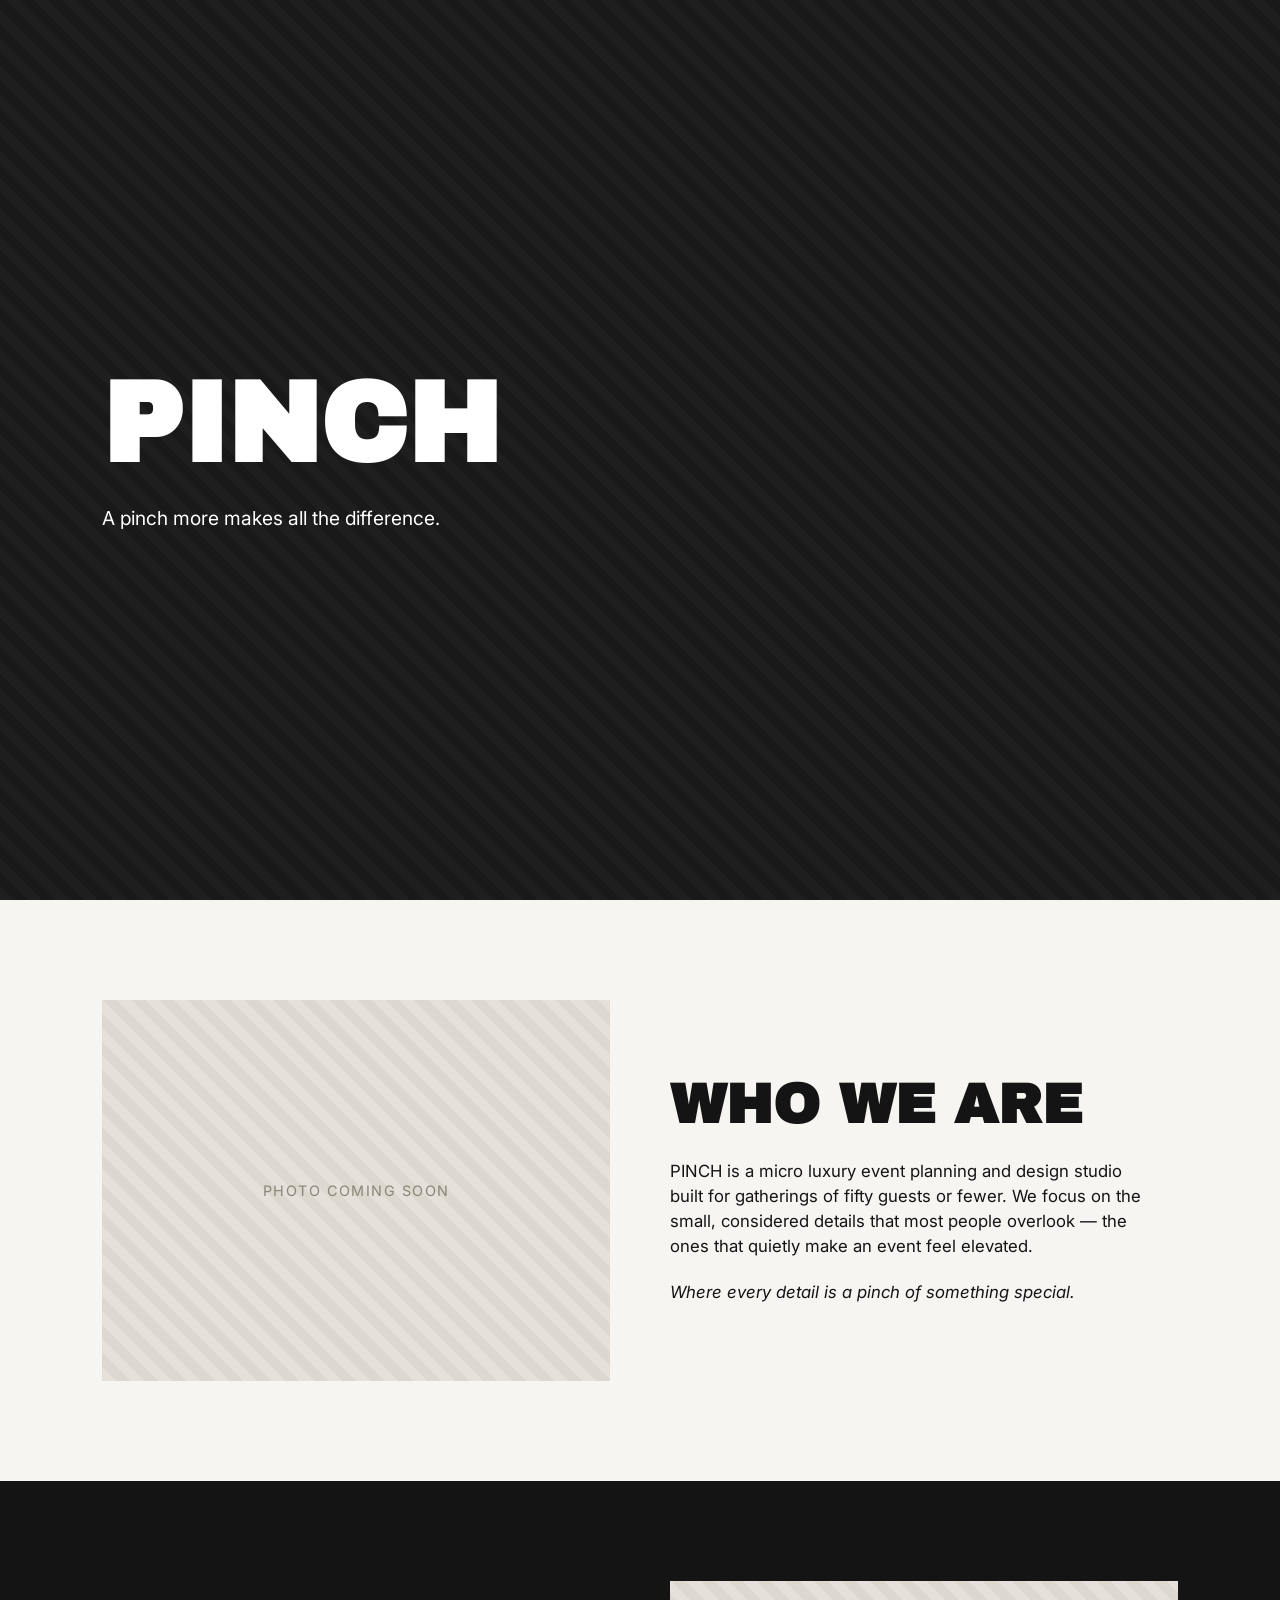
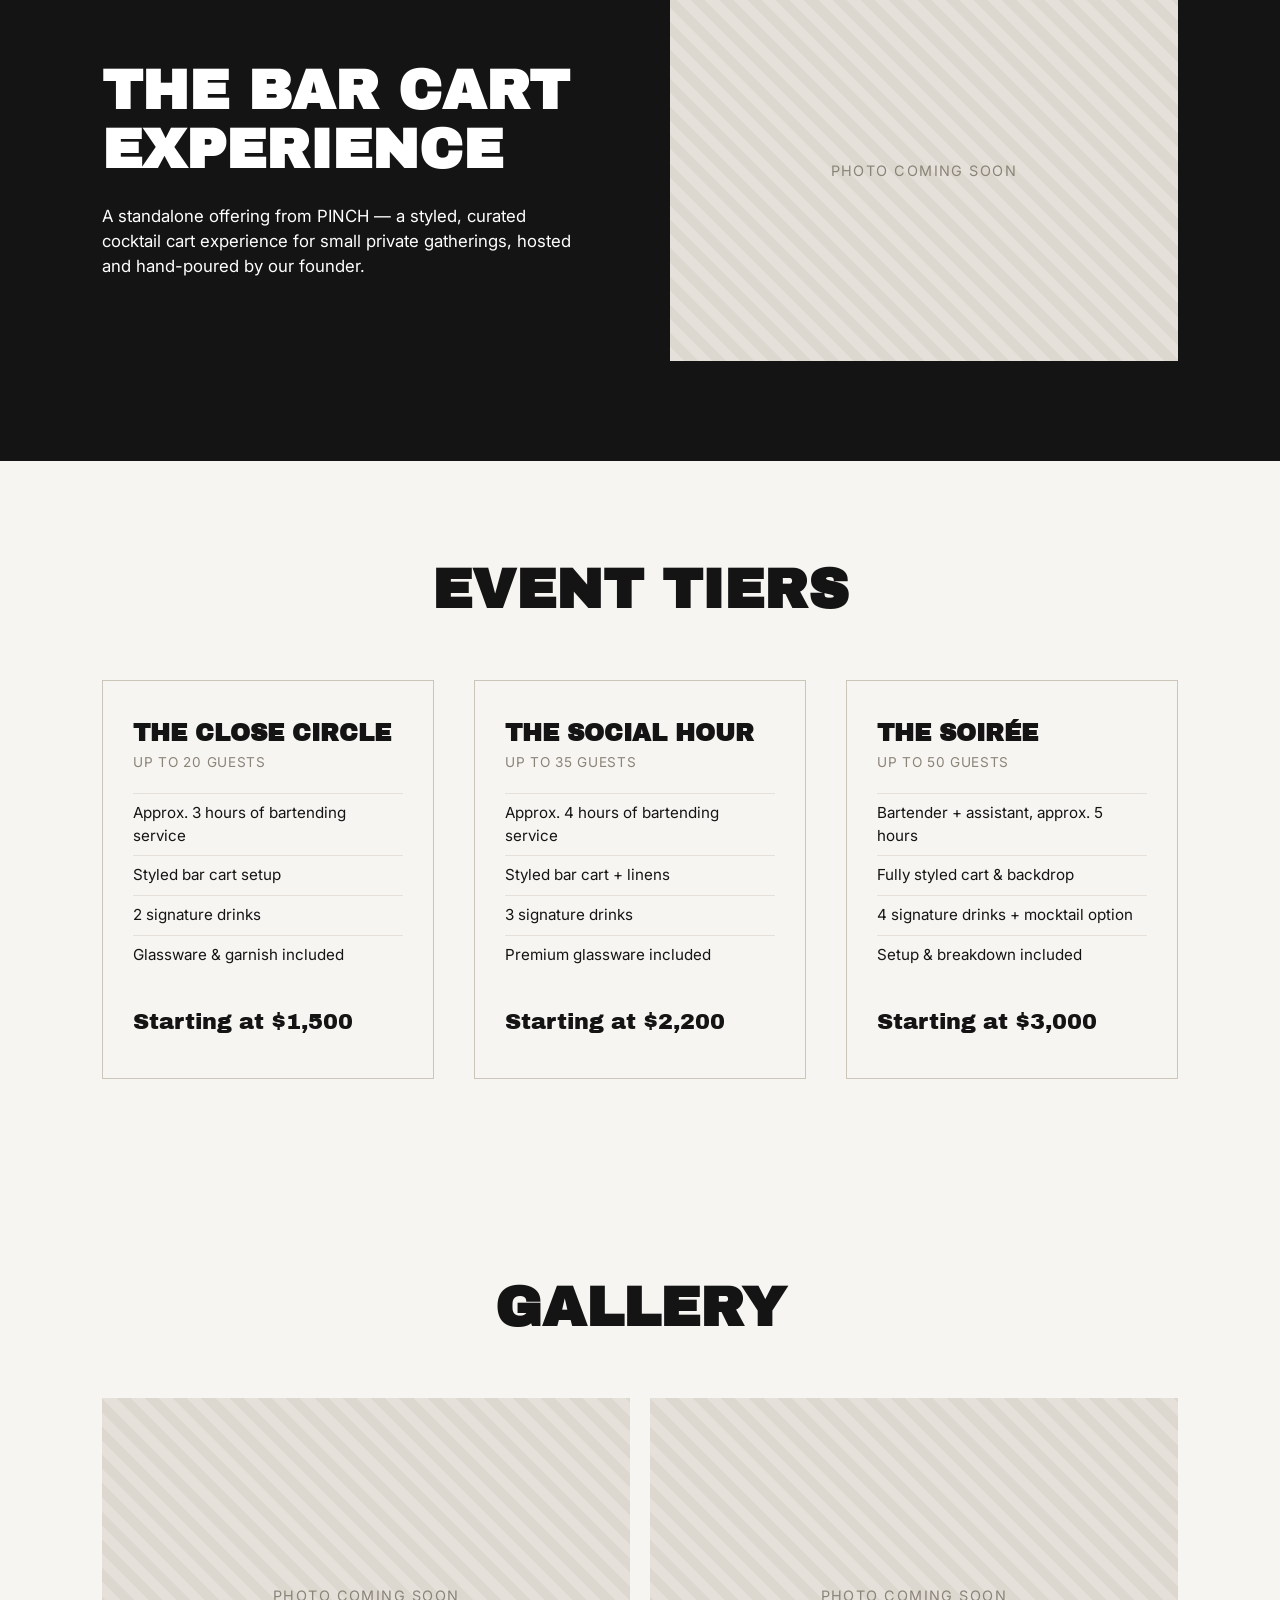
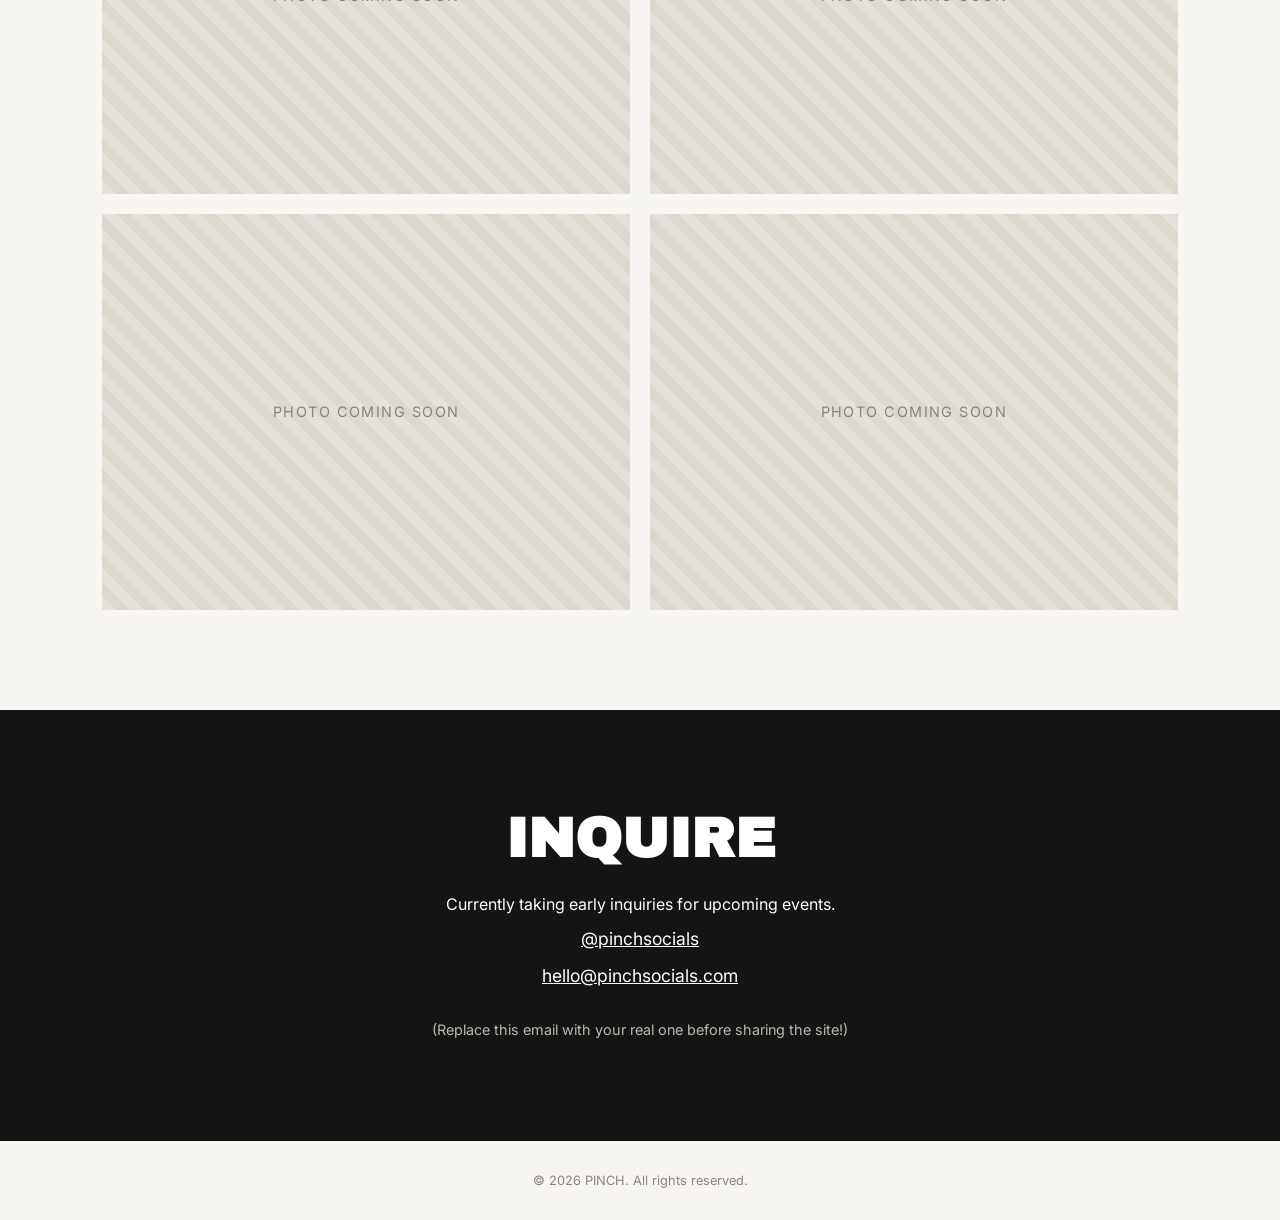
==== index.html @ e11c7e83 "Add initial HTML structure for PINCH website This is the initial commit of the index.html file, whic" ====
<!DOCTYPE html>
  <html lang="en">
  <head>
  <meta charset="UTF-8">
  <meta name="viewport" content="width=device-width, initial-scale=1.0">
  <title>PINCH | Micro Luxury Events</title>
<link rel="preconnect" href="https://fonts.googleapis.com">
<link href="https://fonts.googleapis.com/css2?family=Archivo+Black&family=Inter:wght@400;500&display=swap" rel="stylesheet">
  <style>
    :root{ --black:#141414; --cream:#f7f5f2; --tan:#8a8478; }
    *{margin:0;padding:0;box-sizing:border-box;}
  body{font-family:'Inter',sans-serif;color:var(--black);background:var(--cream);line-height:1.5;}
  h1,h2,h3{font-family:'Archivo Black',sans-serif;text-transform:uppercase;line-height:1.05;}
  .section{padding:100px 8vw;}
  .hero{height:100vh;display:flex;flex-direction:column;justify-content:center;
    background:linear-gradient(180deg, rgba(20,20,20,.55), rgba(20,20,20,.55)),
            repeating-linear-gradient(45deg,#2b2b2b,#2b2b2b 10px,#1f1f1f 10px,#1f1f1f 20px);
    color:#fff;padding:8vw;}
      .hero h1{font-size:clamp(3rem,10vw,7rem);}
  .hero p{font-size:1.2rem;margin-top:20px;max-width:500px;}
  .photo-placeholder{width:100%;aspect-ratio:4/3;
    background:repeating-linear-gradient(45deg,#e5e1da,#e5e1da 10px,#ddd8cf 10px,#ddd8cf 20px);
          display:flex;align-items:center;justify-content:center;color:var(--tan);
    font-size:.9rem;letter-spacing:.1em;text-transform:uppercase;}
  .about,.barcart{display:grid;grid-template-columns:1fr 1fr;gap:60px;align-items:center;}
  .about h2,.barcart h2,.tiers-heading,.gallery-heading,.inquire h2{font-size:clamp(2rem,5vw,3.5rem);margin-bottom:24px;}
  .about p,.barcart p{font-size:1.05rem;max-width:480px;}
  .closing-line{font-style:italic;margin-top:20px;font-size:1.1rem;}
  .barcart{background:var(--black);color:#fff;}
    .tiers-heading,.gallery-heading{text-align:center;margin-bottom:60px;}
  .tiers{display:grid;grid-template-columns:repeat(3,1fr);gap:40px;}
  .tier{border:1px solid #ccc6ba;padding:40px 30px;display:flex;flex-direction:column;}
  .tier h3{font-size:1.5rem;margin-bottom:6px;}
  .tier .guests{font-size:.85rem;letter-spacing:.05em;text-transform:uppercase;color:var(--tan);margin-bottom:20px;}
  .tier ul{list-style:none;margin-bottom:30px;flex-grow:1;}
  .tier ul li{padding:8px 0;border-top:1px solid #e5e1da;font-size:.95rem;}
  .tier .price{font-family:'Archivo Black',sans-serif;font-size:1.4rem;margin-top:auto;}
  .gallery-grid{display:grid;grid-template-columns:1fr 1fr;gap:20px;}
  .inquire{background:var(--black);color:#fff;text-align:center;}
    .inquire a{color:#fff;text-decoration:underline;}
      .inquire .contact-line{margin-top:10px;font-size:1.1rem;}
  .inquire .note{margin-top:30px;font-size:.9rem;color:#bdb8ad;}
    footer{text-align:center;padding:30px;font-size:.8rem;color:var(--tan);}
  @media (max-width:768px){
    .about,.barcart{grid-template-columns:1fr;}
    .tiers,.gallery-grid{grid-template-columns:1fr;}
}
</style>
  </head>
  <body>

  <section class="hero">
    <h1>PINCH</h1>
    <p>A pinch more makes all the difference.</p>
</section>

<section class="section about">
    <div class="photo-placeholder">Photo Coming Soon</div>
  <div>
    <h2>Who We Are</h2>
    <p>PINCH is a micro luxury event planning and design studio built for gatherings of fifty guests or fewer. We focus on the small, considered details that most people overlook — the ones that quietly make an event feel elevated.</p>
      <p class="closing-line">Where every detail is a pinch of something special.</p>
  </div>
</section>

<section class="section barcart">
  <div>
    <h2>The Bar Cart Experience</h2>
      <p>A standalone offering from PINCH — a styled, curated cocktail cart experience for small private gatherings, hosted and hand-poured by our founder.</p>
    </div>
    <div class="photo-placeholder">Photo Coming Soon</div>
</section>

<section class="section">
  <h2 class="tiers-heading">Event Tiers</h2>
  <div class="tiers">
      <div class="tier">
        <h3>The Close Circle</h3>
      <div class="guests">Up to 20 Guests</div>
        <ul>
          <li>Approx. 3 hours of bartending service</li>
          <li>Styled bar cart setup</li>
          <li>2 signature drinks</li>
          <li>Glassware &amp; garnish included</li>
      </ul>
      <div class="price">Starting at $1,500</div>
    </div>
    <div class="tier">
      <h3>The Social Hour</h3>
      <div class="guests">Up to 35 Guests</div>
        <ul>
          <li>Approx. 4 hours of bartending service</li>
          <li>Styled bar cart + linens</li>
          <li>3 signature drinks</li>
          <li>Premium glassware included</li>
      </ul>
      <div class="price">Starting at $2,200</div>
    </div>
    <div class="tier">
      <h3>The Soirée</h3>
      <div class="guests">Up to 50 Guests</div>
        <ul>
          <li>Bartender + assistant, approx. 5 hours</li>
          <li>Fully styled cart &amp; backdrop</li>
        <li>4 signature drinks + mocktail option</li>
        <li>Setup &amp; breakdown included</li>
      </ul>
      <div class="price">Starting at $3,000</div>
    </div>
  </div>
</section>

  <section class="section">
    <h2 class="gallery-heading">Gallery</h2>
    <div class="gallery-grid">
      <div class="photo-placeholder">Photo Coming Soon</div>
    <div class="photo-placeholder">Photo Coming Soon</div>
    <div class="photo-placeholder">Photo Coming Soon</div>
    <div class="photo-placeholder">Photo Coming Soon</div>
  </div>
</section>

<section class="section inquire">
  <h2>Inquire</h2>
  <p>Currently taking early inquiries for upcoming events.</p>
  <p class="contact-line"><a href="https://www.instagram.com/pinchsocials/" target="_blank">@pinchsocials</a></p>
    <p class="contact-line"><a href="mailto:hello@pinchsocials.com">hello@pinchsocials.com</a></p>
    <p class="note">(Replace this email with your real one before sharing the site!)</p>
  </section>

  <footer>© 2026 PINCH. All rights reserved.</footer>

</body>
</html>
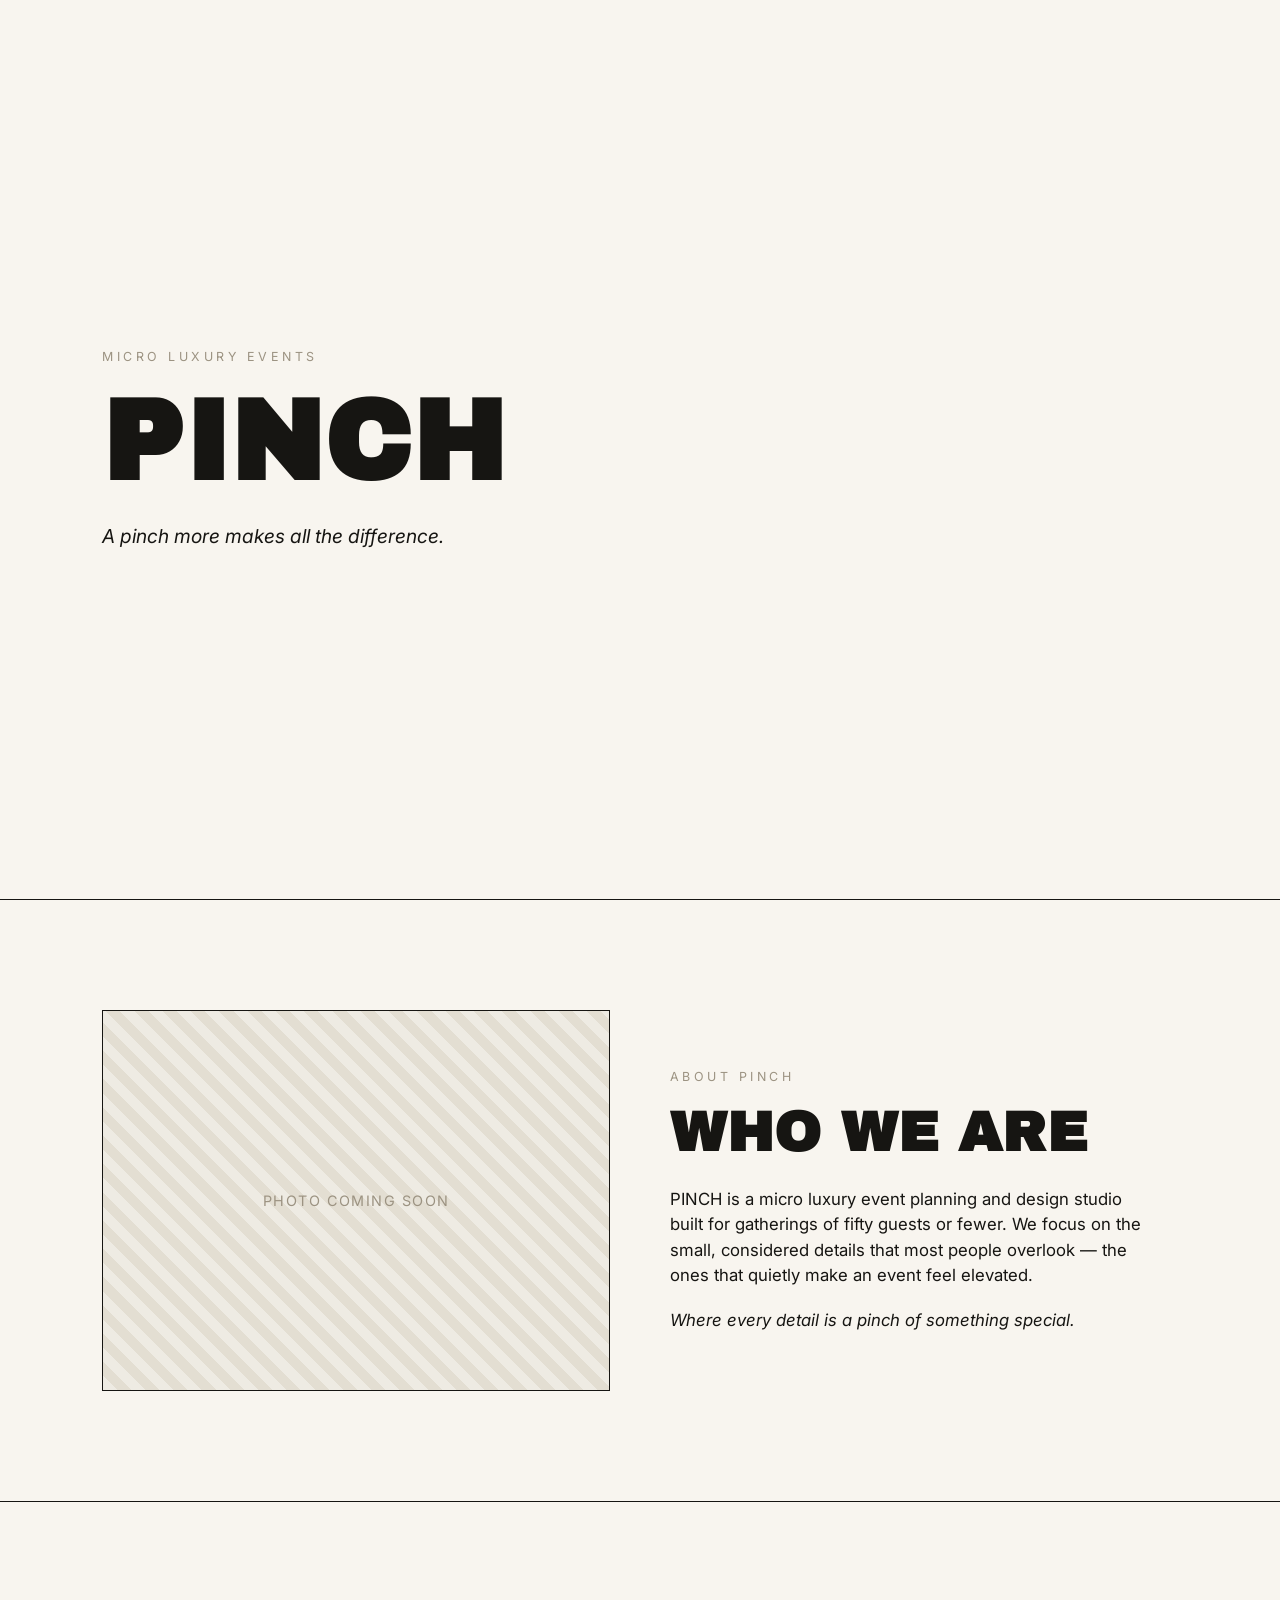
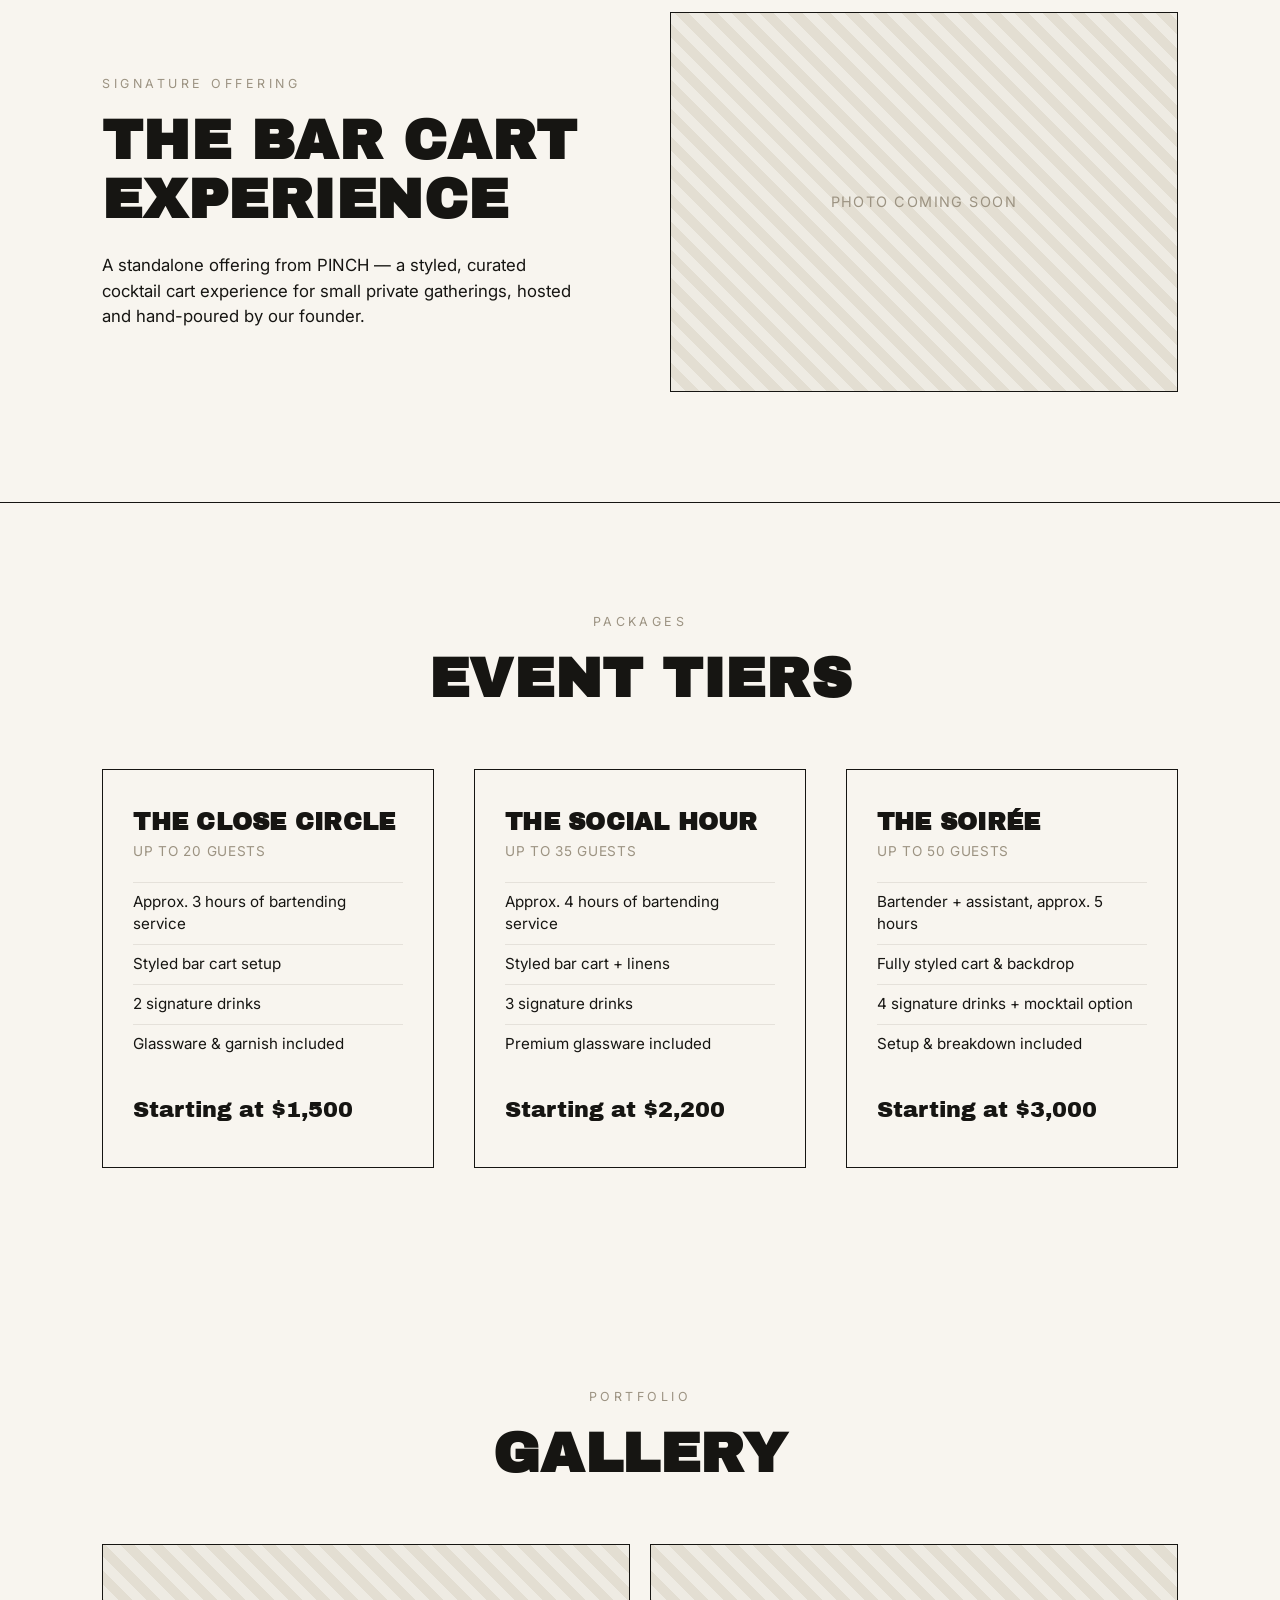
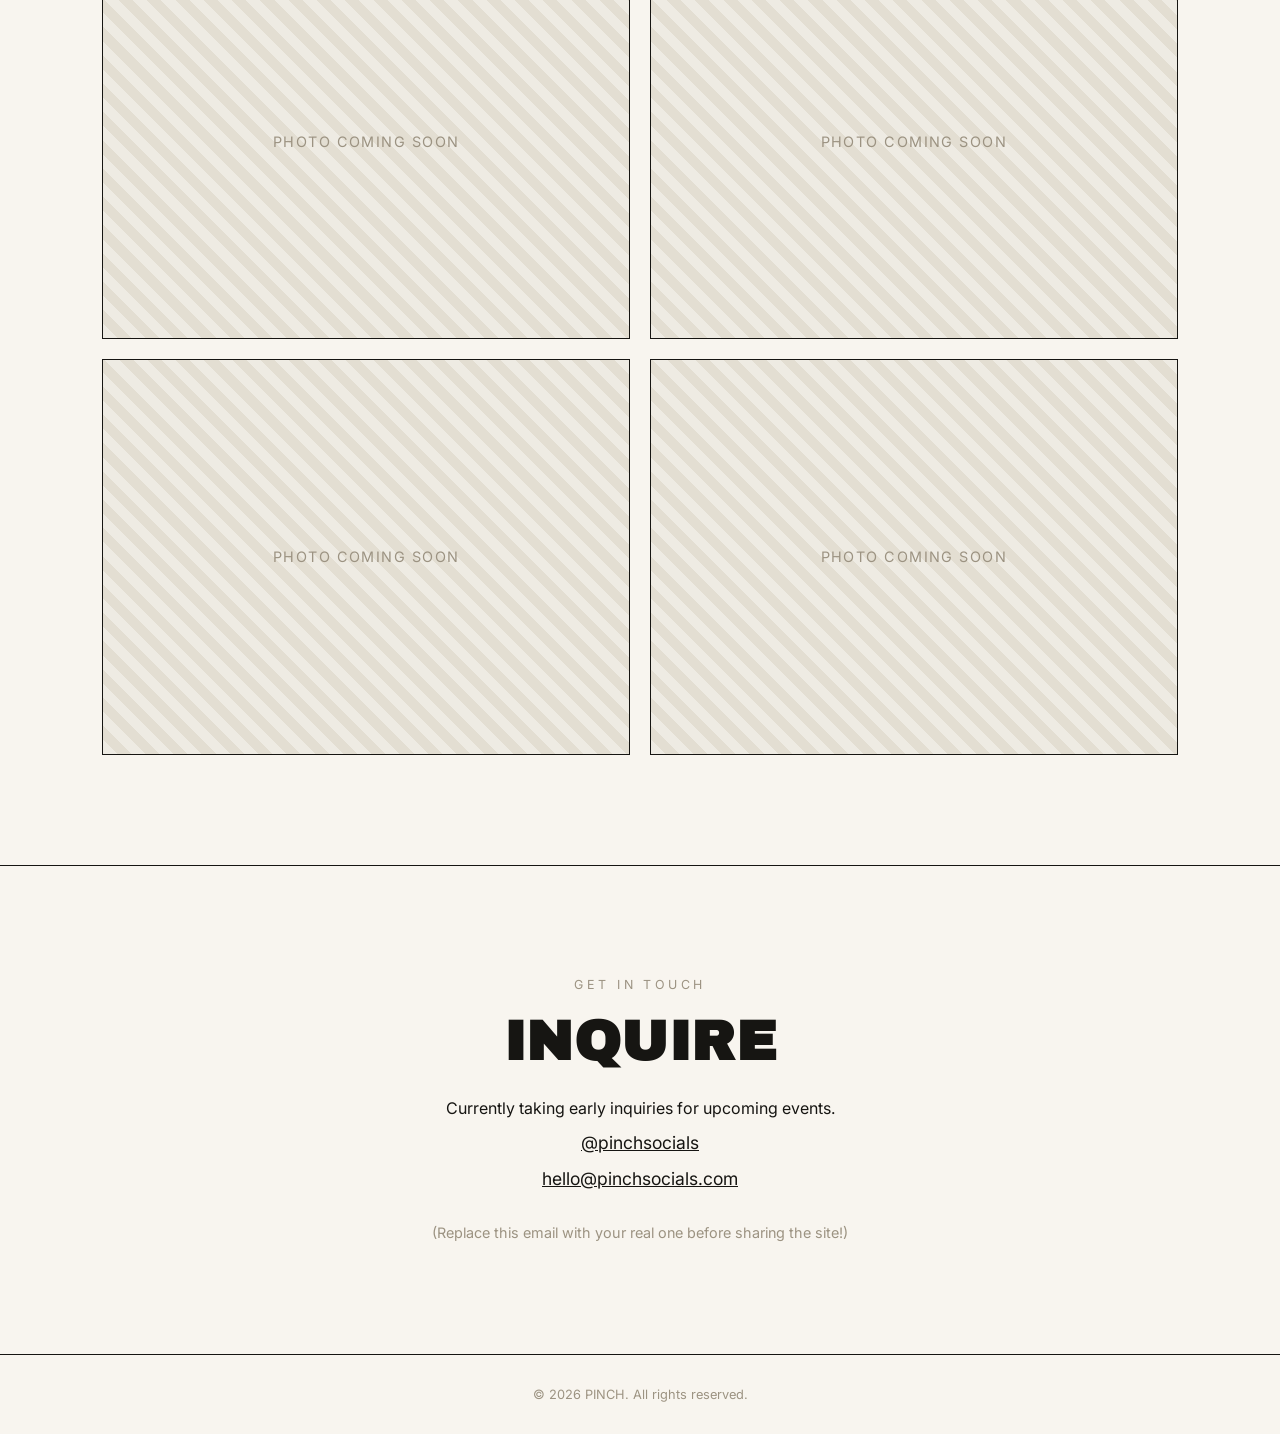
==== commit 60b699fb: "Redesign cosmetics: ivory/cream editorial luxury look" ====
--- a/index.html
+++ b/index.html
@@ -1,134 +1,140 @@
 <!DOCTYPE html>
-  <html lang="en">
-  <head>
-  <meta charset="UTF-8">
-  <meta name="viewport" content="width=device-width, initial-scale=1.0">
-  <title>PINCH | Micro Luxury Events</title>
+<html lang="en">
+<head>
+<meta charset="UTF-8">
+<meta name="viewport" content="width=device-width, initial-scale=1.0">
+<title>PINCH | Micro Luxury Events</title>
 <link rel="preconnect" href="https://fonts.googleapis.com">
 <link href="https://fonts.googleapis.com/css2?family=Archivo+Black&family=Inter:wght@400;500&display=swap" rel="stylesheet">
-  <style>
-    :root{ --black:#141414; --cream:#f7f5f2; --tan:#8a8478; }
-    *{margin:0;padding:0;box-sizing:border-box;}
-  body{font-family:'Inter',sans-serif;color:var(--black);background:var(--cream);line-height:1.5;}
-  h1,h2,h3{font-family:'Archivo Black',sans-serif;text-transform:uppercase;line-height:1.05;}
-  .section{padding:100px 8vw;}
-  .hero{height:100vh;display:flex;flex-direction:column;justify-content:center;
-    background:linear-gradient(180deg, rgba(20,20,20,.55), rgba(20,20,20,.55)),
-            repeating-linear-gradient(45deg,#2b2b2b,#2b2b2b 10px,#1f1f1f 10px,#1f1f1f 20px);
-    color:#fff;padding:8vw;}
-      .hero h1{font-size:clamp(3rem,10vw,7rem);}
-  .hero p{font-size:1.2rem;margin-top:20px;max-width:500px;}
-  .photo-placeholder{width:100%;aspect-ratio:4/3;
-    background:repeating-linear-gradient(45deg,#e5e1da,#e5e1da 10px,#ddd8cf 10px,#ddd8cf 20px);
-          display:flex;align-items:center;justify-content:center;color:var(--tan);
-    font-size:.9rem;letter-spacing:.1em;text-transform:uppercase;}
-  .about,.barcart{display:grid;grid-template-columns:1fr 1fr;gap:60px;align-items:center;}
-  .about h2,.barcart h2,.tiers-heading,.gallery-heading,.inquire h2{font-size:clamp(2rem,5vw,3.5rem);margin-bottom:24px;}
-  .about p,.barcart p{font-size:1.05rem;max-width:480px;}
-  .closing-line{font-style:italic;margin-top:20px;font-size:1.1rem;}
-  .barcart{background:var(--black);color:#fff;}
-    .tiers-heading,.gallery-heading{text-align:center;margin-bottom:60px;}
-  .tiers{display:grid;grid-template-columns:repeat(3,1fr);gap:40px;}
-  .tier{border:1px solid #ccc6ba;padding:40px 30px;display:flex;flex-direction:column;}
-  .tier h3{font-size:1.5rem;margin-bottom:6px;}
-  .tier .guests{font-size:.85rem;letter-spacing:.05em;text-transform:uppercase;color:var(--tan);margin-bottom:20px;}
-  .tier ul{list-style:none;margin-bottom:30px;flex-grow:1;}
-  .tier ul li{padding:8px 0;border-top:1px solid #e5e1da;font-size:.95rem;}
-  .tier .price{font-family:'Archivo Black',sans-serif;font-size:1.4rem;margin-top:auto;}
-  .gallery-grid{display:grid;grid-template-columns:1fr 1fr;gap:20px;}
-  .inquire{background:var(--black);color:#fff;text-align:center;}
-    .inquire a{color:#fff;text-decoration:underline;}
-      .inquire .contact-line{margin-top:10px;font-size:1.1rem;}
-  .inquire .note{margin-top:30px;font-size:.9rem;color:#bdb8ad;}
-    footer{text-align:center;padding:30px;font-size:.8rem;color:var(--tan);}
-  @media (max-width:768px){
-    .about,.barcart{grid-template-columns:1fr;}
-    .tiers,.gallery-grid{grid-template-columns:1fr;}
+<style>
+:root{ --black:#161512; --cream:#f8f5ef; --tan:#9c9382; }
+*{margin:0;padding:0;box-sizing:border-box;}
+body{font-family:'Inter',sans-serif;color:var(--black);background:var(--cream);line-height:1.5;}
+h1,h2,h3{font-family:'Archivo Black',sans-serif;text-transform:uppercase;line-height:1.05;letter-spacing:.01em;}
+.section{padding:110px 8vw;}
+.eyebrow{font-size:.78rem;letter-spacing:.28em;text-transform:uppercase;color:var(--tan);margin-bottom:18px;}
+.hero{min-height:100vh;display:flex;flex-direction:column;justify-content:center;
+background:var(--cream);color:var(--black);padding:8vw;border-bottom:1px solid var(--black);}
+.hero h1{font-size:clamp(3rem,10vw,7rem);}
+.hero p{font-size:1.2rem;margin-top:20px;max-width:500px;font-style:italic;color:var(--black);}
+.photo-placeholder{width:100%;aspect-ratio:4/3;
+background:repeating-linear-gradient(45deg,#eeebe3,#eeebe3 10px,#e3ded2 10px,#e3ded2 20px);
+display:flex;align-items:center;justify-content:center;color:var(--tan);
+font-size:.9rem;letter-spacing:.1em;text-transform:uppercase;border:1px solid var(--black);}
+.about,.barcart{display:grid;grid-template-columns:1fr 1fr;gap:60px;align-items:center;}
+.about h2,.barcart h2,.tiers-heading,.gallery-heading,.inquire h2{font-size:clamp(2rem,5vw,3.5rem);margin-bottom:24px;}
+.about p,.barcart p{font-size:1.05rem;max-width:480px;}
+.closing-line{font-style:italic;margin-top:20px;font-size:1.1rem;}
+.barcart{background:var(--cream);color:var(--black);border-top:1px solid var(--black);border-bottom:1px solid var(--black);}
+.tiers-heading,.gallery-heading{text-align:center;margin-bottom:16px;}
+.tiers-eyebrow,.gallery-eyebrow{text-align:center;}
+.tiers{display:grid;grid-template-columns:repeat(3,1fr);gap:40px;margin-top:60px;}
+.tier{border:1px solid var(--black);padding:40px 30px;display:flex;flex-direction:column;}
+.tier h3{font-size:1.5rem;margin-bottom:6px;}
+.tier .guests{font-size:.85rem;letter-spacing:.05em;text-transform:uppercase;color:var(--tan);margin-bottom:20px;}
+.tier ul{list-style:none;margin-bottom:30px;flex-grow:1;}
+.tier ul li{padding:8px 0;border-top:1px solid #e5e1da;font-size:.95rem;}
+.tier .price{font-family:'Archivo Black',sans-serif;font-size:1.4rem;margin-top:auto;}
+.gallery-grid{display:grid;grid-template-columns:1fr 1fr;gap:20px;margin-top:60px;}
+.inquire{background:var(--cream);color:var(--black);text-align:center;border-top:1px solid var(--black);}
+.inquire a{color:var(--black);text-decoration:underline;}
+.inquire .contact-line{margin-top:10px;font-size:1.1rem;}
+.inquire .note{margin-top:30px;font-size:.9rem;color:var(--tan);}
+footer{text-align:center;padding:30px;font-size:.8rem;color:var(--tan);border-top:1px solid var(--black);}
+@media (max-width:768px){
+.about,.barcart{grid-template-columns:1fr;}
+.tiers,.gallery-grid{grid-template-columns:1fr;}
 }
 </style>
-  </head>
-  <body>
+</head>
+<body>
 
-  <section class="hero">
-    <h1>PINCH</h1>
-    <p>A pinch more makes all the difference.</p>
+<section class="hero">
+<div class="eyebrow">Micro Luxury Events</div>
+<h1>PINCH</h1>
+<p>A pinch more makes all the difference.</p>
 </section>
 
 <section class="section about">
-    <div class="photo-placeholder">Photo Coming Soon</div>
-  <div>
-    <h2>Who We Are</h2>
-    <p>PINCH is a micro luxury event planning and design studio built for gatherings of fifty guests or fewer. We focus on the small, considered details that most people overlook — the ones that quietly make an event feel elevated.</p>
-      <p class="closing-line">Where every detail is a pinch of something special.</p>
-  </div>
+<div class="photo-placeholder">Photo Coming Soon</div>
+<div>
+<div class="eyebrow">About Pinch</div>
+<h2>Who We Are</h2>
+<p>PINCH is a micro luxury event planning and design studio built for gatherings of fifty guests or fewer. We focus on the small, considered details that most people overlook — the ones that quietly make an event feel elevated.</p>
+<p class="closing-line">Where every detail is a pinch of something special.</p>
+</div>
 </section>
 
 <section class="section barcart">
-  <div>
-    <h2>The Bar Cart Experience</h2>
-      <p>A standalone offering from PINCH — a styled, curated cocktail cart experience for small private gatherings, hosted and hand-poured by our founder.</p>
-    </div>
-    <div class="photo-placeholder">Photo Coming Soon</div>
+<div>
+<div class="eyebrow">Signature Offering</div>
+<h2>The Bar Cart Experience</h2>
+<p>A standalone offering from PINCH — a styled, curated cocktail cart experience for small private gatherings, hosted and hand-poured by our founder.</p>
+</div>
+<div class="photo-placeholder">Photo Coming Soon</div>
 </section>
 
 <section class="section">
-  <h2 class="tiers-heading">Event Tiers</h2>
-  <div class="tiers">
-      <div class="tier">
-        <h3>The Close Circle</h3>
-      <div class="guests">Up to 20 Guests</div>
-        <ul>
-          <li>Approx. 3 hours of bartending service</li>
-          <li>Styled bar cart setup</li>
-          <li>2 signature drinks</li>
-          <li>Glassware &amp; garnish included</li>
-      </ul>
-      <div class="price">Starting at $1,500</div>
-    </div>
-    <div class="tier">
-      <h3>The Social Hour</h3>
-      <div class="guests">Up to 35 Guests</div>
-        <ul>
-          <li>Approx. 4 hours of bartending service</li>
-          <li>Styled bar cart + linens</li>
-          <li>3 signature drinks</li>
-          <li>Premium glassware included</li>
-      </ul>
-      <div class="price">Starting at $2,200</div>
-    </div>
-    <div class="tier">
-      <h3>The Soirée</h3>
-      <div class="guests">Up to 50 Guests</div>
-        <ul>
-          <li>Bartender + assistant, approx. 5 hours</li>
-          <li>Fully styled cart &amp; backdrop</li>
-        <li>4 signature drinks + mocktail option</li>
-        <li>Setup &amp; breakdown included</li>
-      </ul>
-      <div class="price">Starting at $3,000</div>
-    </div>
-  </div>
+<div class="eyebrow tiers-eyebrow">Packages</div>
+<h2 class="tiers-heading">Event Tiers</h2>
+<div class="tiers">
+<div class="tier">
+<h3>The Close Circle</h3>
+<div class="guests">Up to 20 Guests</div>
+<ul>
+<li>Approx. 3 hours of bartending service</li>
+<li>Styled bar cart setup</li>
+<li>2 signature drinks</li>
+<li>Glassware &amp; garnish included</li>
+</ul>
+<div class="price">Starting at $1,500</div>
+</div>
+<div class="tier">
+<h3>The Social Hour</h3>
+<div class="guests">Up to 35 Guests</div>
+<ul>
+<li>Approx. 4 hours of bartending service</li>
+<li>Styled bar cart + linens</li>
+<li>3 signature drinks</li>
+<li>Premium glassware included</li>
+</ul>
+<div class="price">Starting at $2,200</div>
+</div>
+<div class="tier">
+<h3>The Soirée</h3>
+<div class="guests">Up to 50 Guests</div>
+<ul>
+<li>Bartender + assistant, approx. 5 hours</li>
+<li>Fully styled cart &amp; backdrop</li>
+<li>4 signature drinks + mocktail option</li>
+<li>Setup &amp; breakdown included</li>
+</ul>
+<div class="price">Starting at $3,000</div>
+</div>
+</div>
 </section>
 
-  <section class="section">
-    <h2 class="gallery-heading">Gallery</h2>
-    <div class="gallery-grid">
-      <div class="photo-placeholder">Photo Coming Soon</div>
-    <div class="photo-placeholder">Photo Coming Soon</div>
-    <div class="photo-placeholder">Photo Coming Soon</div>
-    <div class="photo-placeholder">Photo Coming Soon</div>
-  </div>
+<section class="section">
+<div class="eyebrow gallery-eyebrow">Portfolio</div>
+<h2 class="gallery-heading">Gallery</h2>
+<div class="gallery-grid">
+<div class="photo-placeholder">Photo Coming Soon</div>
+<div class="photo-placeholder">Photo Coming Soon</div>
+<div class="photo-placeholder">Photo Coming Soon</div>
+<div class="photo-placeholder">Photo Coming Soon</div>
+</div>
 </section>
 
 <section class="section inquire">
-  <h2>Inquire</h2>
-  <p>Currently taking early inquiries for upcoming events.</p>
-  <p class="contact-line"><a href="https://www.instagram.com/pinchsocials/" target="_blank">@pinchsocials</a></p>
-    <p class="contact-line"><a href="mailto:hello@pinchsocials.com">hello@pinchsocials.com</a></p>
-    <p class="note">(Replace this email with your real one before sharing the site!)</p>
-  </section>
+<div class="eyebrow">Get In Touch</div>
+<h2>Inquire</h2>
+<p>Currently taking early inquiries for upcoming events.</p>
+<p class="contact-line"><a href="https://www.instagram.com/pinchsocials/" target="_blank">@pinchsocials</a></p>
+<p class="contact-line"><a href="mailto:hello@pinchsocials.com">hello@pinchsocials.com</a></p>
+<p class="note">(Replace this email with your real one before sharing the site!)</p>
+</section>
 
-  <footer>© 2026 PINCH. All rights reserved.</footer>
+<footer>© 2026 PINCH. All rights reserved.</footer>
 
 </body>
 </html>
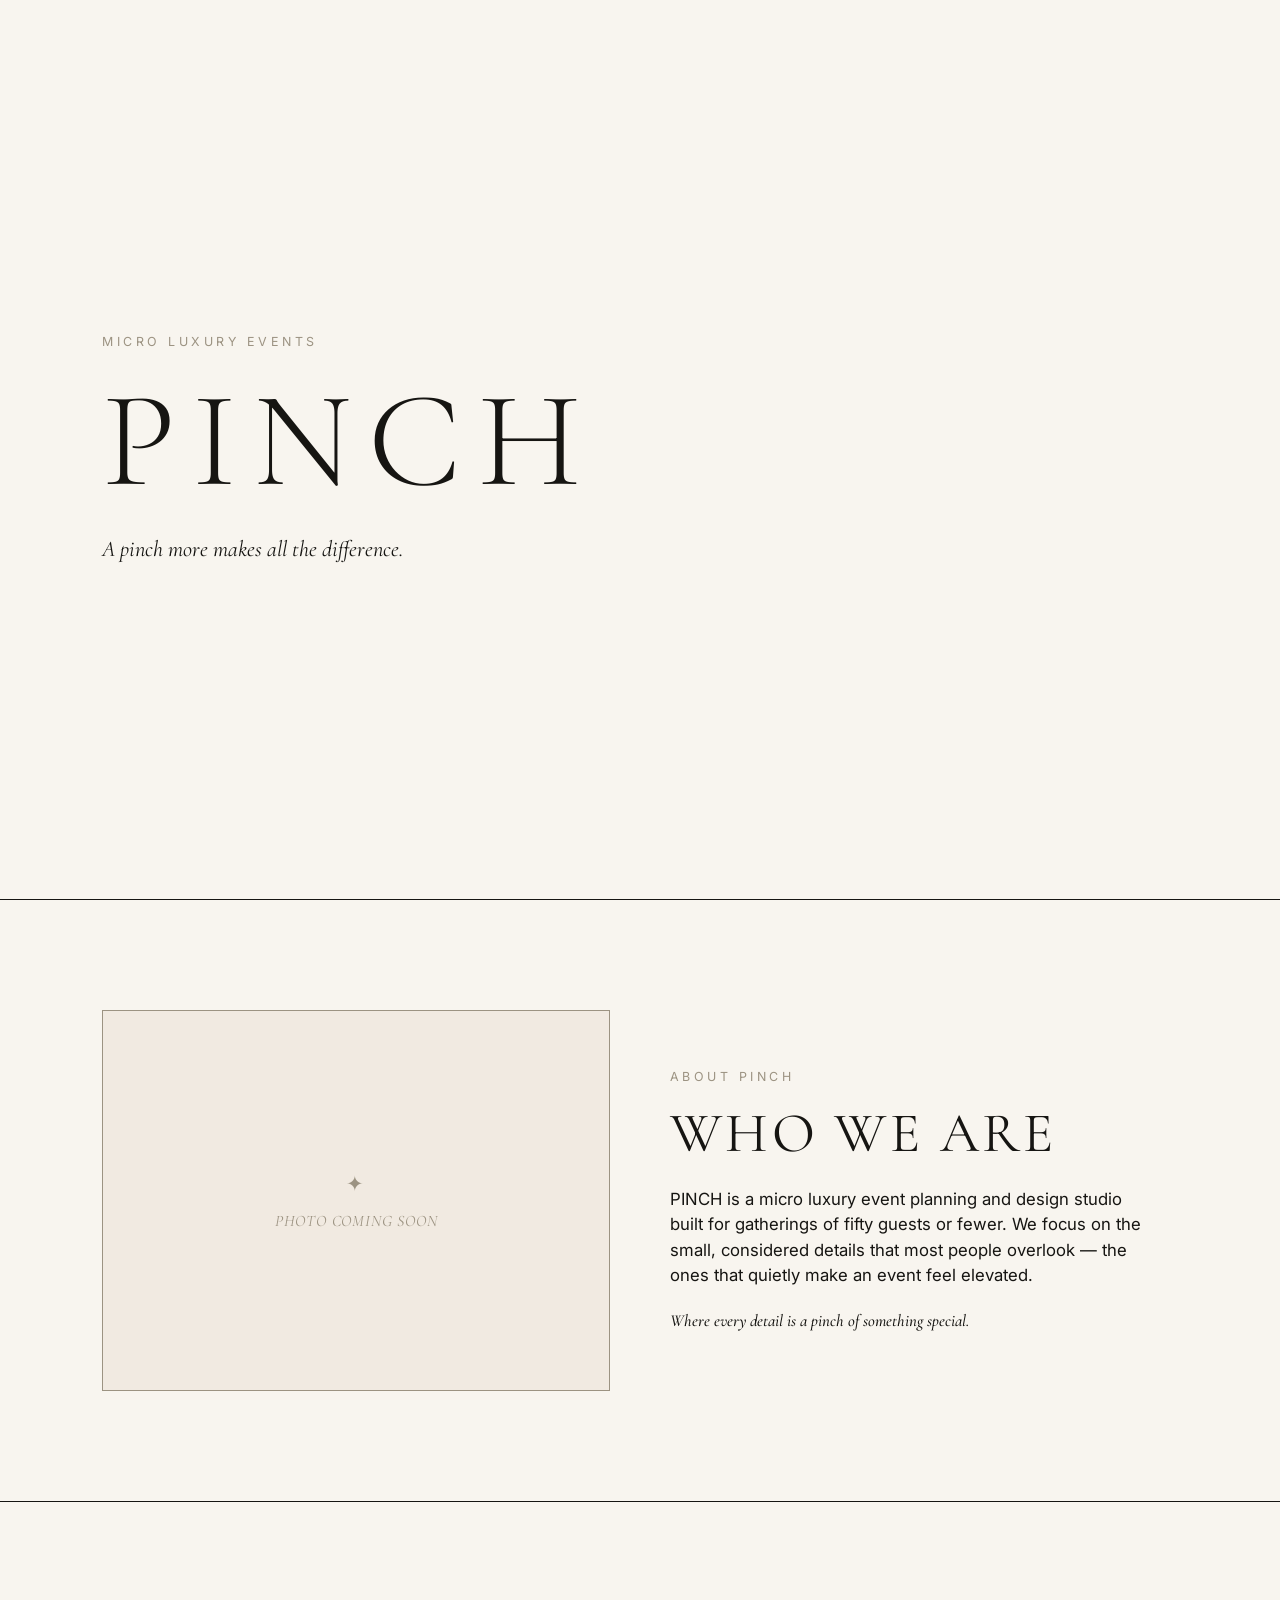
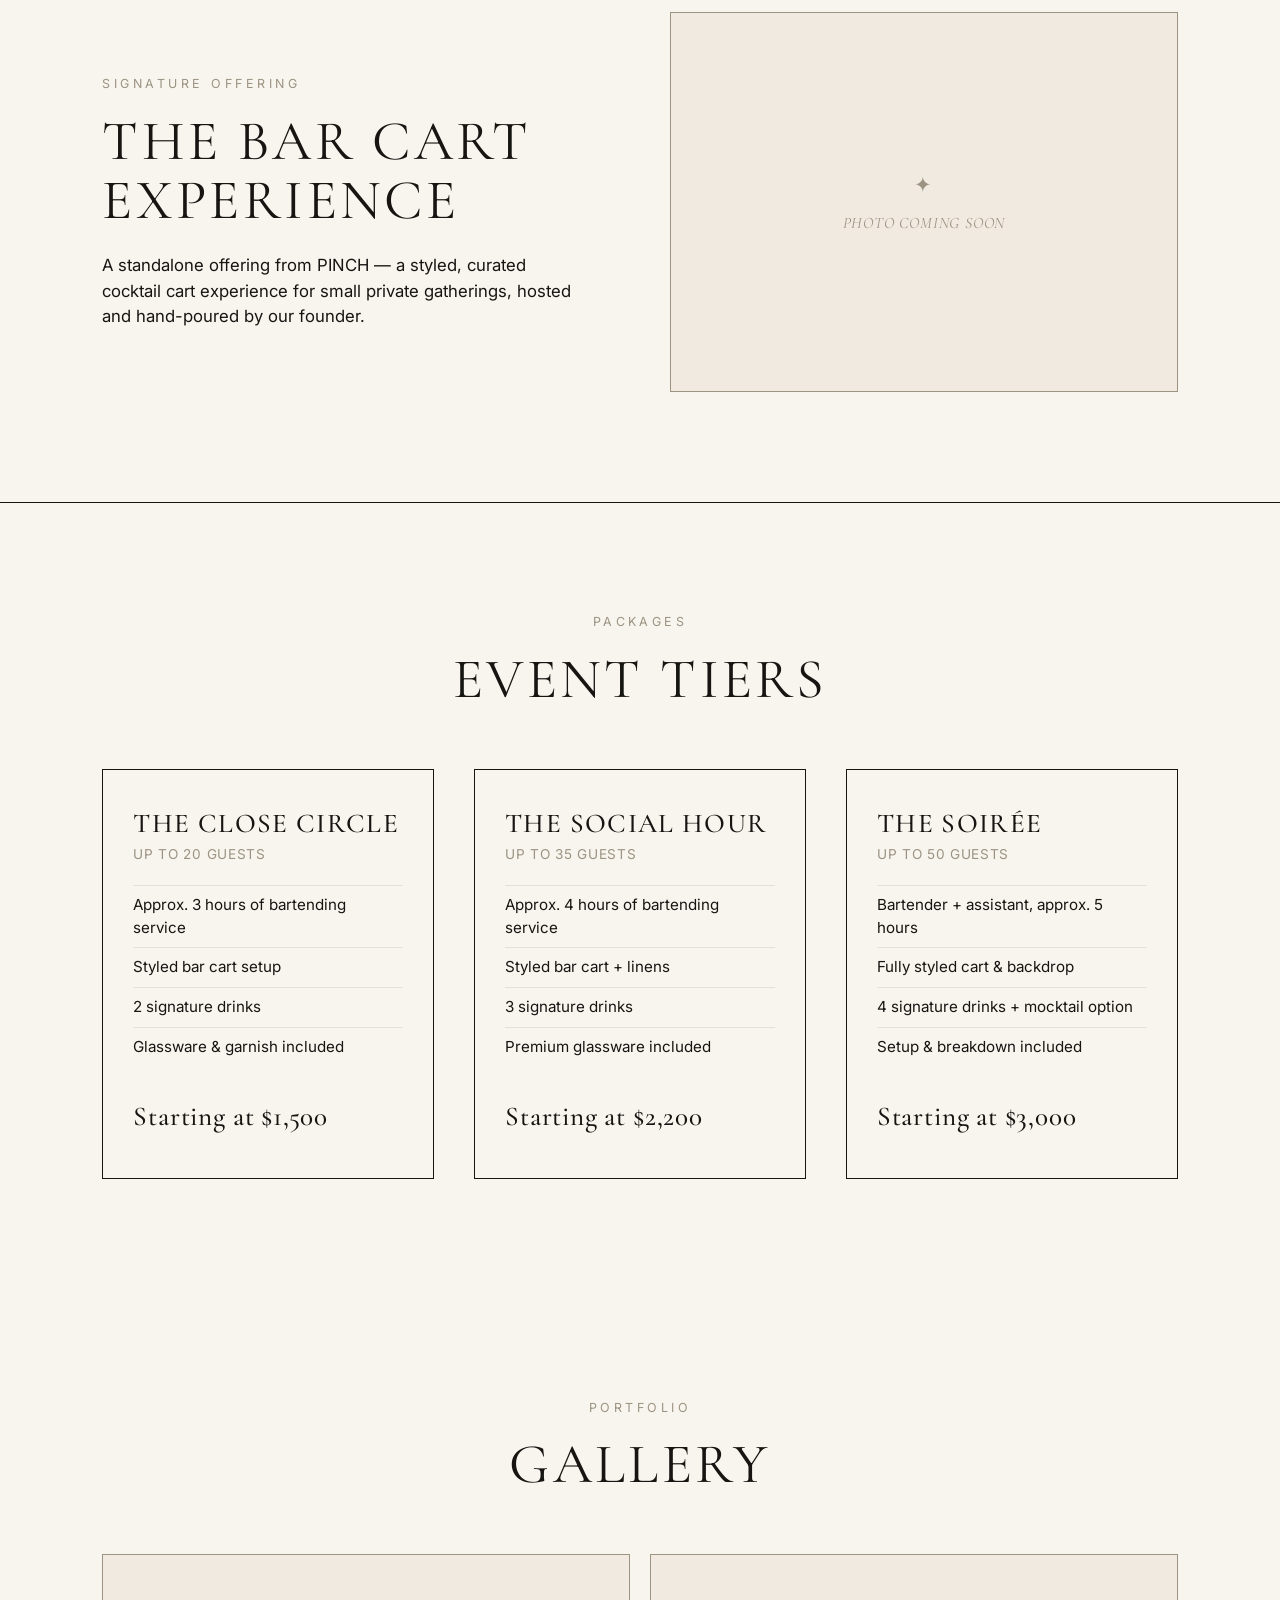
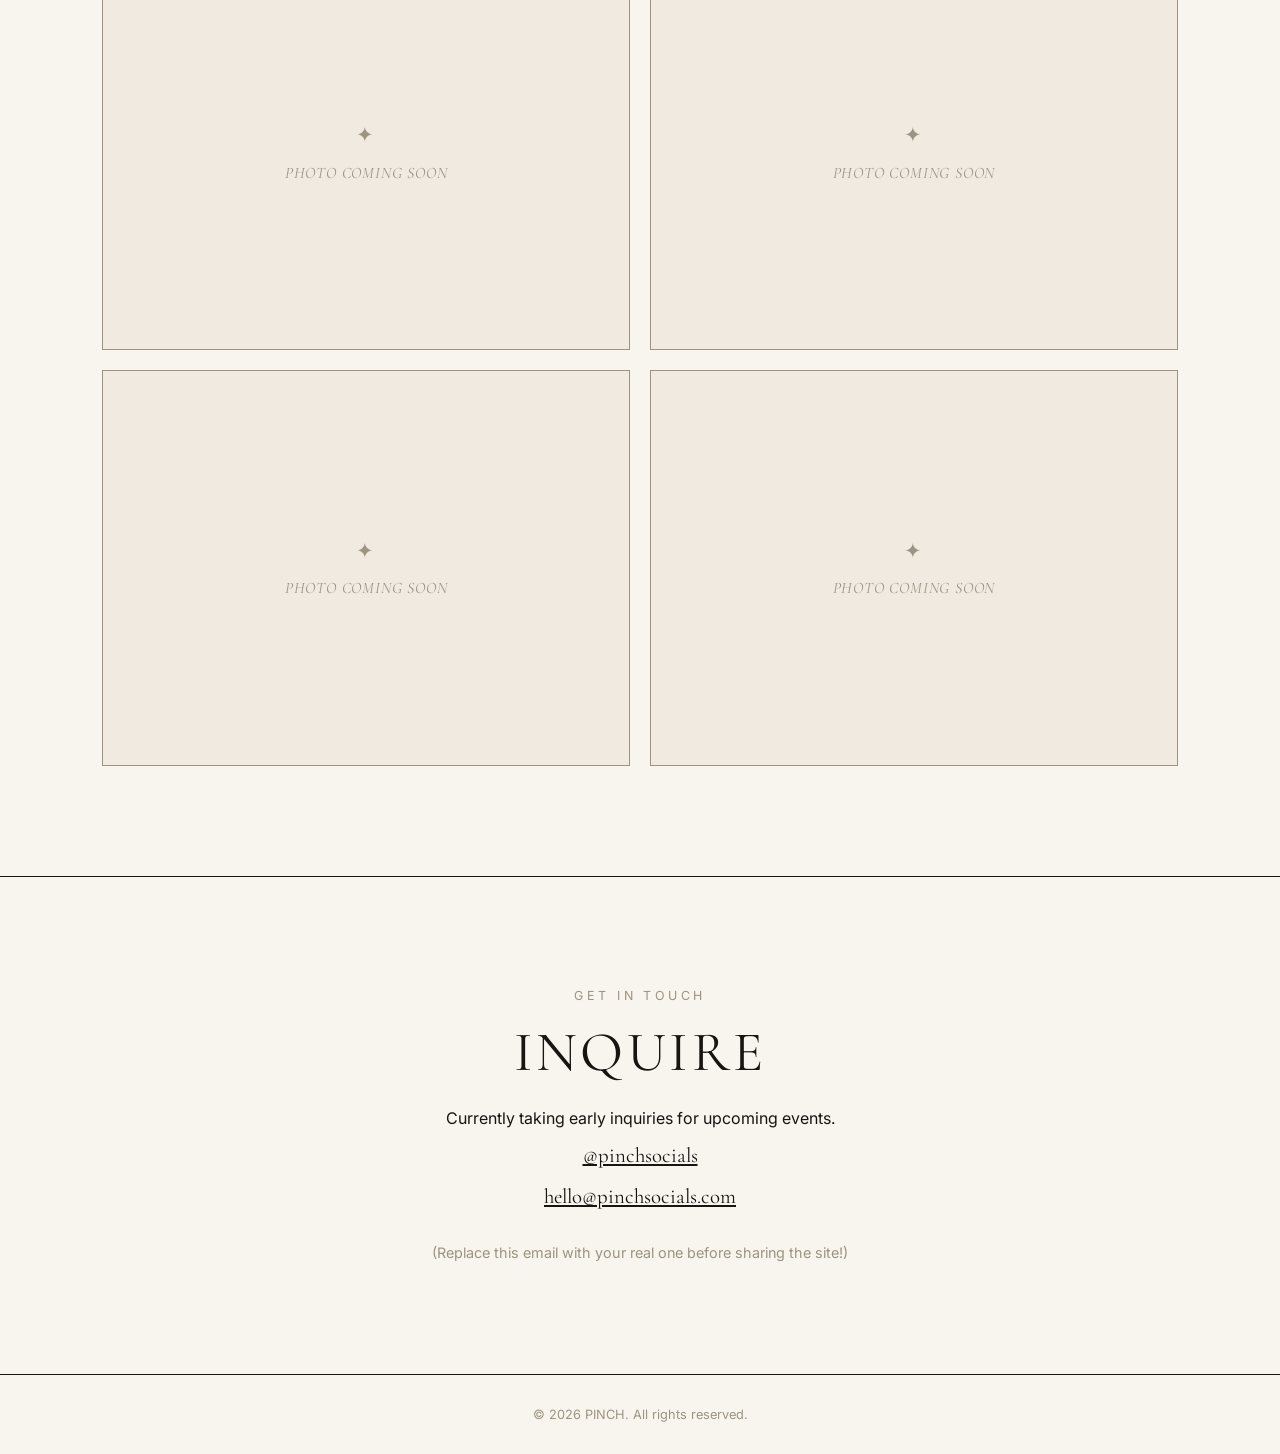
==== commit ade92b96: "Update styles and photo placeholders in index.html" ====
--- a/index.html
+++ b/index.html
@@ -5,40 +5,41 @@
 <meta name="viewport" content="width=device-width, initial-scale=1.0">
 <title>PINCH | Micro Luxury Events</title>
 <link rel="preconnect" href="https://fonts.googleapis.com">
-<link href="https://fonts.googleapis.com/css2?family=Archivo+Black&family=Inter:wght@400;500&display=swap" rel="stylesheet">
+<link href="https://fonts.googleapis.com/css2?family=Cormorant+Garamond:ital,wght@0,300;0,400;0,500;0,600;1,400&family=Inter:wght@400;500&display=swap" rel="stylesheet">
 <style>
-:root{ --black:#161512; --cream:#f8f5ef; --tan:#9c9382; }
+:root{ --black:#161512; --cream:#f8f5ef; --tan:#9c9382; --blush:#f1eae1; }
 *{margin:0;padding:0;box-sizing:border-box;}
 body{font-family:'Inter',sans-serif;color:var(--black);background:var(--cream);line-height:1.5;}
-h1,h2,h3{font-family:'Archivo Black',sans-serif;text-transform:uppercase;line-height:1.05;letter-spacing:.01em;}
+h1,h2,h3{font-family:'Cormorant Garamond',serif;text-transform:uppercase;line-height:1.05;letter-spacing:.05em;font-weight:400;}
 .section{padding:110px 8vw;}
 .eyebrow{font-size:.78rem;letter-spacing:.28em;text-transform:uppercase;color:var(--tan);margin-bottom:18px;}
 .hero{min-height:100vh;display:flex;flex-direction:column;justify-content:center;
 background:var(--cream);color:var(--black);padding:8vw;border-bottom:1px solid var(--black);}
-.hero h1{font-size:clamp(3rem,10vw,7rem);}
-.hero p{font-size:1.2rem;margin-top:20px;max-width:500px;font-style:italic;color:var(--black);}
-.photo-placeholder{width:100%;aspect-ratio:4/3;
-background:repeating-linear-gradient(45deg,#eeebe3,#eeebe3 10px,#e3ded2 10px,#e3ded2 20px);
-display:flex;align-items:center;justify-content:center;color:var(--tan);
-font-size:.9rem;letter-spacing:.1em;text-transform:uppercase;border:1px solid var(--black);}
+.hero h1{font-size:clamp(3.5rem,12vw,8.5rem);font-weight:300;letter-spacing:.12em;}
+.hero p{font-family:'Cormorant Garamond',serif;font-size:1.4rem;margin-top:20px;max-width:500px;font-style:italic;font-weight:400;color:var(--black);}
+.photo-placeholder{width:100%;aspect-ratio:4/3;background:var(--blush);
+display:flex;flex-direction:column;align-items:center;justify-content:center;gap:10px;
+color:var(--tan);border:1px solid var(--tan);}
+.photo-placeholder .mark{font-size:1.3rem;letter-spacing:.1em;}
+.photo-placeholder .label{font-family:'Cormorant Garamond',serif;font-style:italic;font-size:1rem;letter-spacing:.05em;text-transform:uppercase;}
 .about,.barcart{display:grid;grid-template-columns:1fr 1fr;gap:60px;align-items:center;}
-.about h2,.barcart h2,.tiers-heading,.gallery-heading,.inquire h2{font-size:clamp(2rem,5vw,3.5rem);margin-bottom:24px;}
+.about h2,.barcart h2,.tiers-heading,.gallery-heading,.inquire h2{font-size:clamp(2rem,5vw,3.5rem);margin-bottom:24px;font-weight:400;letter-spacing:.06em;}
 .about p,.barcart p{font-size:1.05rem;max-width:480px;}
-.closing-line{font-style:italic;margin-top:20px;font-size:1.1rem;}
+.closing-line{font-family:'Cormorant Garamond',serif;font-style:italic;font-weight:500;margin-top:20px;font-size:1.3rem;}
 .barcart{background:var(--cream);color:var(--black);border-top:1px solid var(--black);border-bottom:1px solid var(--black);}
 .tiers-heading,.gallery-heading{text-align:center;margin-bottom:16px;}
 .tiers-eyebrow,.gallery-eyebrow{text-align:center;}
 .tiers{display:grid;grid-template-columns:repeat(3,1fr);gap:40px;margin-top:60px;}
 .tier{border:1px solid var(--black);padding:40px 30px;display:flex;flex-direction:column;}
-.tier h3{font-size:1.5rem;margin-bottom:6px;}
-.tier .guests{font-size:.85rem;letter-spacing:.05em;text-transform:uppercase;color:var(--tan);margin-bottom:20px;}
+.tier h3{font-size:1.7rem;margin-bottom:6px;font-weight:500;}
+.tier .guests{font-size:.85rem;letter-spacing:.05em;text-transform:uppercase;color:var(--tan);margin-bottom:20px;font-family:'Inter',sans-serif;}
 .tier ul{list-style:none;margin-bottom:30px;flex-grow:1;}
 .tier ul li{padding:8px 0;border-top:1px solid #e5e1da;font-size:.95rem;}
-.tier .price{font-family:'Archivo Black',sans-serif;font-size:1.4rem;margin-top:auto;}
+.tier .price{font-family:'Cormorant Garamond',serif;font-weight:500;font-size:1.7rem;margin-top:auto;letter-spacing:.03em;}
 .gallery-grid{display:grid;grid-template-columns:1fr 1fr;gap:20px;margin-top:60px;}
 .inquire{background:var(--cream);color:var(--black);text-align:center;border-top:1px solid var(--black);}
 .inquire a{color:var(--black);text-decoration:underline;}
-.inquire .contact-line{margin-top:10px;font-size:1.1rem;}
+.inquire .contact-line{font-family:'Cormorant Garamond',serif;margin-top:10px;font-size:1.3rem;}
 .inquire .note{margin-top:30px;font-size:.9rem;color:var(--tan);}
 footer{text-align:center;padding:30px;font-size:.8rem;color:var(--tan);border-top:1px solid var(--black);}
 @media (max-width:768px){
@@ -56,7 +57,7 @@
 </section>
 
 <section class="section about">
-<div class="photo-placeholder">Photo Coming Soon</div>
+<div class="photo-placeholder"><span class="mark">&#10022;</span><span class="label">Photo Coming Soon</span></div>
 <div>
 <div class="eyebrow">About Pinch</div>
 <h2>Who We Are</h2>
@@ -71,7 +72,7 @@
 <h2>The Bar Cart Experience</h2>
 <p>A standalone offering from PINCH — a styled, curated cocktail cart experience for small private gatherings, hosted and hand-poured by our founder.</p>
 </div>
-<div class="photo-placeholder">Photo Coming Soon</div>
+<div class="photo-placeholder"><span class="mark">&#10022;</span><span class="label">Photo Coming Soon</span></div>
 </section>
 
 <section class="section">
@@ -118,10 +119,10 @@
 <div class="eyebrow gallery-eyebrow">Portfolio</div>
 <h2 class="gallery-heading">Gallery</h2>
 <div class="gallery-grid">
-<div class="photo-placeholder">Photo Coming Soon</div>
-<div class="photo-placeholder">Photo Coming Soon</div>
-<div class="photo-placeholder">Photo Coming Soon</div>
-<div class="photo-placeholder">Photo Coming Soon</div>
+<div class="photo-placeholder"><span class="mark">&#10022;</span><span class="label">Photo Coming Soon</span></div>
+<div class="photo-placeholder"><span class="mark">&#10022;</span><span class="label">Photo Coming Soon</span></div>
+<div class="photo-placeholder"><span class="mark">&#10022;</span><span class="label">Photo Coming Soon</span></div>
+<div class="photo-placeholder"><span class="mark">&#10022;</span><span class="label">Photo Coming Soon</span></div>
 </div>
 </section>
 
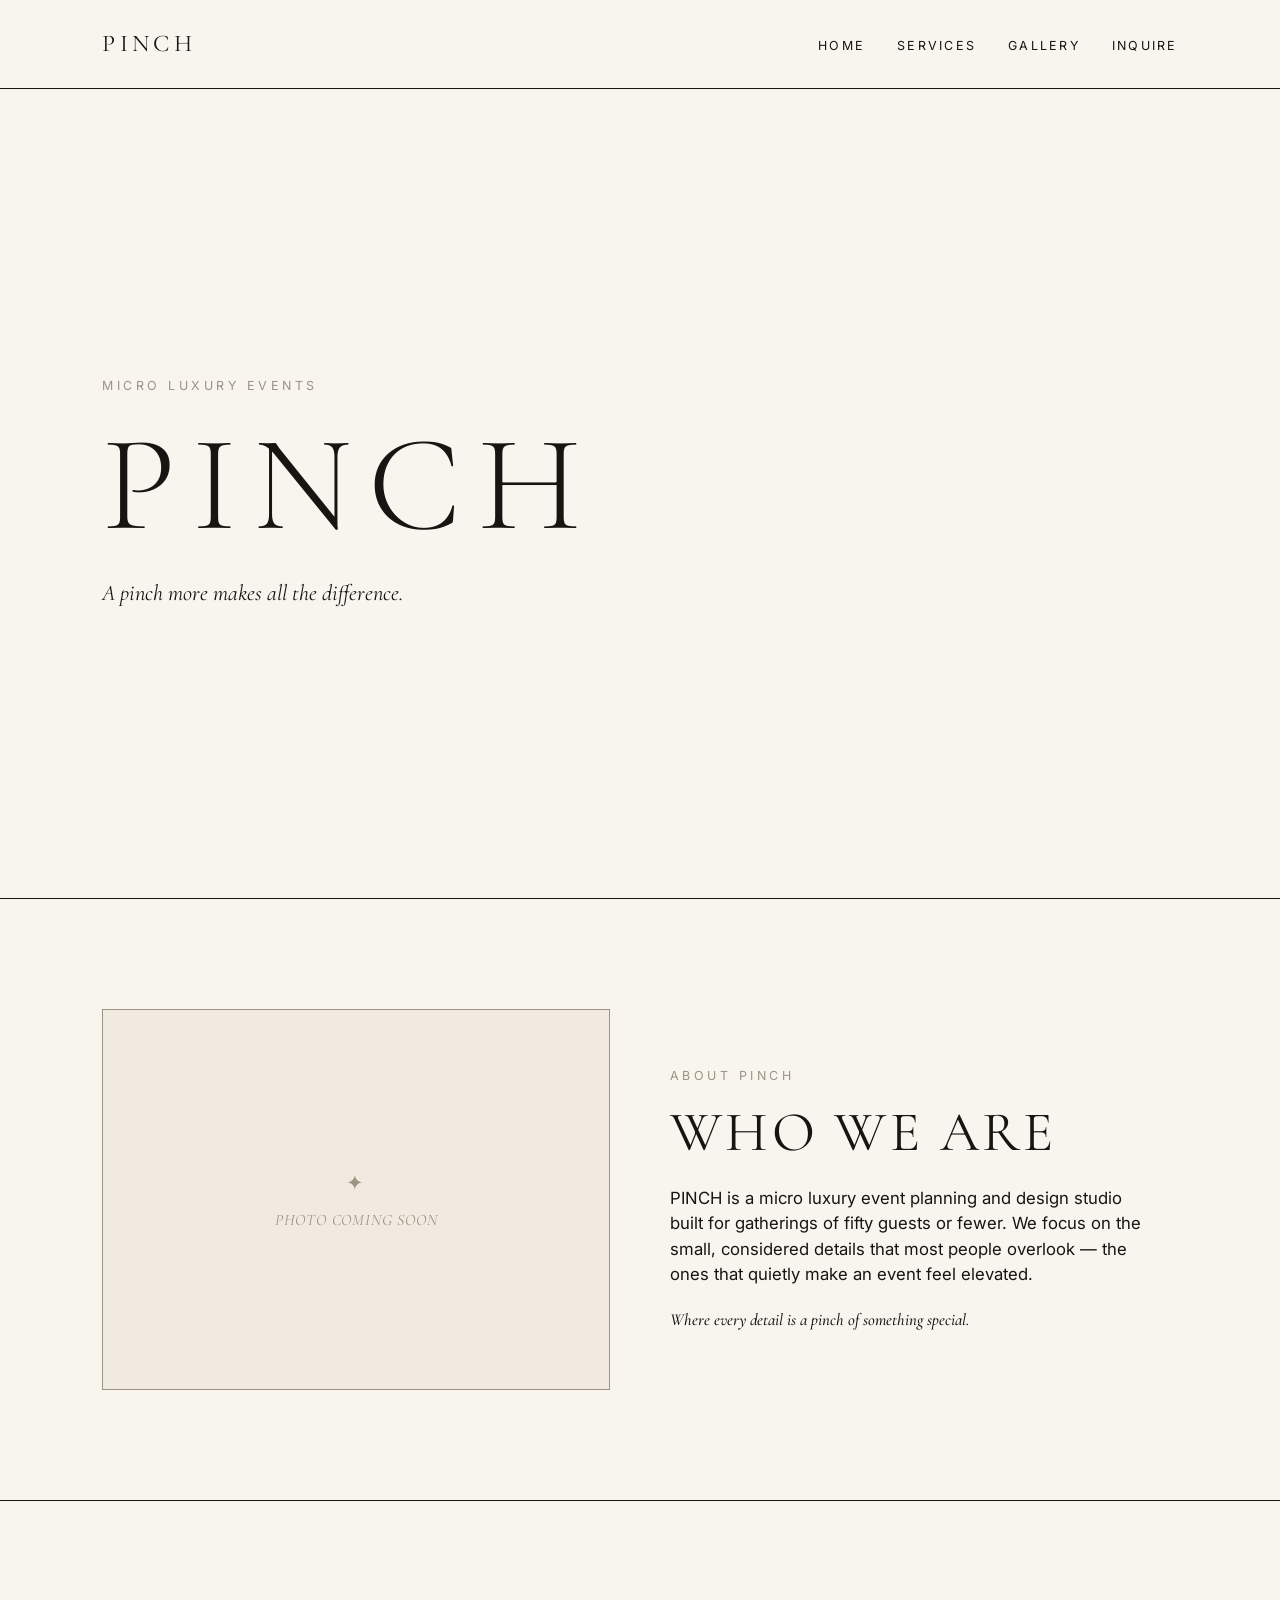
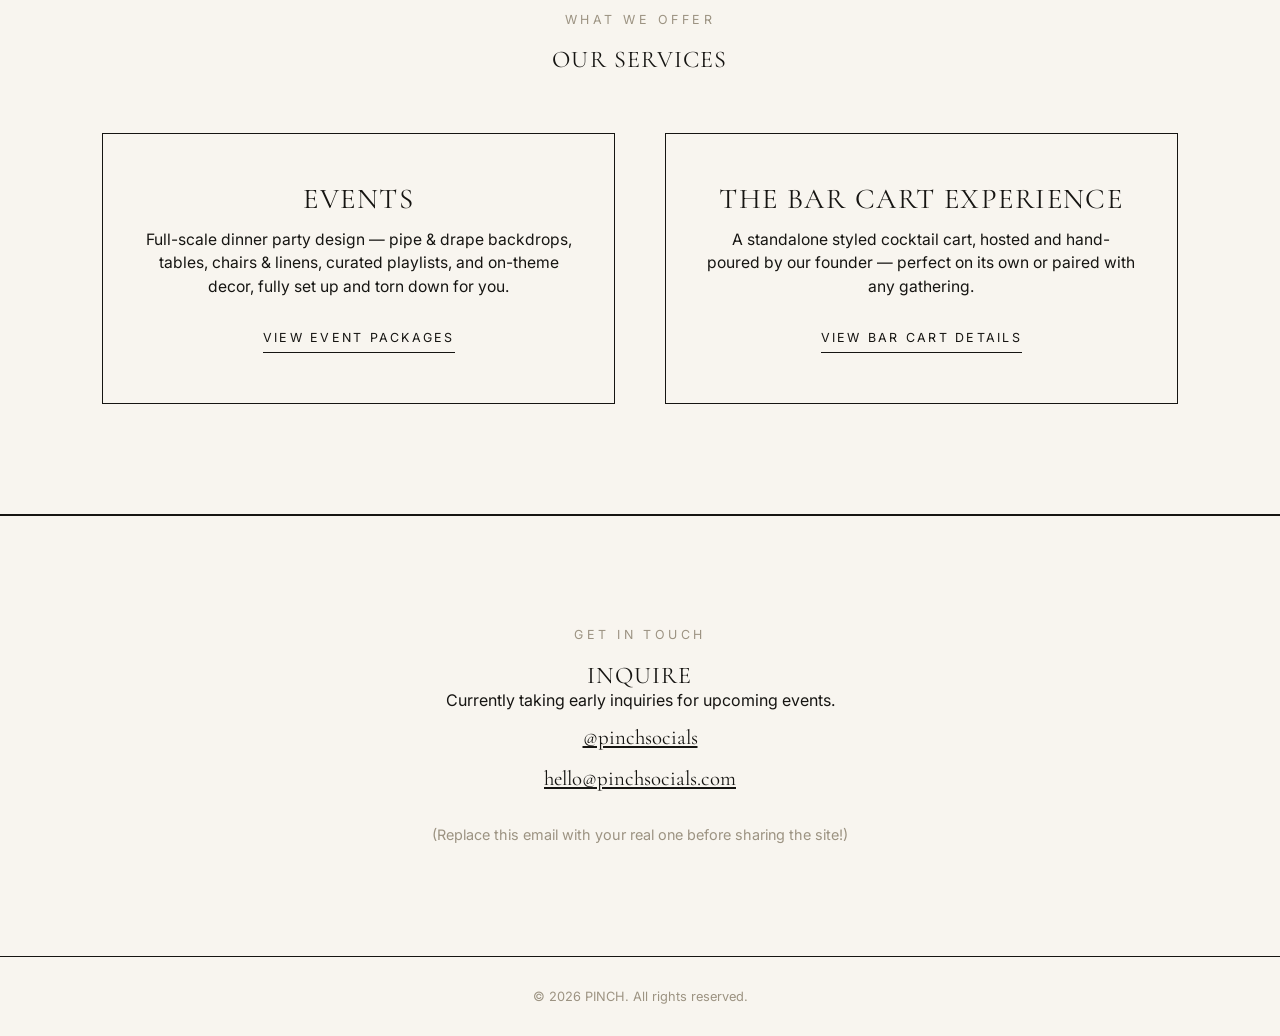
==== commit 2763bbf7: "Refactor index.html for improved layout and content Updated the HTML structure and styles for better" ====
--- a/index.html
+++ b/index.html
@@ -6,49 +6,19 @@
 <title>PINCH | Micro Luxury Events</title>
 <link rel="preconnect" href="https://fonts.googleapis.com">
 <link href="https://fonts.googleapis.com/css2?family=Cormorant+Garamond:ital,wght@0,300;0,400;0,500;0,600;1,400&family=Inter:wght@400;500&display=swap" rel="stylesheet">
-<style>
-:root{ --black:#161512; --cream:#f8f5ef; --tan:#9c9382; --blush:#f1eae1; }
-*{margin:0;padding:0;box-sizing:border-box;}
-body{font-family:'Inter',sans-serif;color:var(--black);background:var(--cream);line-height:1.5;}
-h1,h2,h3{font-family:'Cormorant Garamond',serif;text-transform:uppercase;line-height:1.05;letter-spacing:.05em;font-weight:400;}
-.section{padding:110px 8vw;}
-.eyebrow{font-size:.78rem;letter-spacing:.28em;text-transform:uppercase;color:var(--tan);margin-bottom:18px;}
-.hero{min-height:100vh;display:flex;flex-direction:column;justify-content:center;
-background:var(--cream);color:var(--black);padding:8vw;border-bottom:1px solid var(--black);}
-.hero h1{font-size:clamp(3.5rem,12vw,8.5rem);font-weight:300;letter-spacing:.12em;}
-.hero p{font-family:'Cormorant Garamond',serif;font-size:1.4rem;margin-top:20px;max-width:500px;font-style:italic;font-weight:400;color:var(--black);}
-.photo-placeholder{width:100%;aspect-ratio:4/3;background:var(--blush);
-display:flex;flex-direction:column;align-items:center;justify-content:center;gap:10px;
-color:var(--tan);border:1px solid var(--tan);}
-.photo-placeholder .mark{font-size:1.3rem;letter-spacing:.1em;}
-.photo-placeholder .label{font-family:'Cormorant Garamond',serif;font-style:italic;font-size:1rem;letter-spacing:.05em;text-transform:uppercase;}
-.about,.barcart{display:grid;grid-template-columns:1fr 1fr;gap:60px;align-items:center;}
-.about h2,.barcart h2,.tiers-heading,.gallery-heading,.inquire h2{font-size:clamp(2rem,5vw,3.5rem);margin-bottom:24px;font-weight:400;letter-spacing:.06em;}
-.about p,.barcart p{font-size:1.05rem;max-width:480px;}
-.closing-line{font-family:'Cormorant Garamond',serif;font-style:italic;font-weight:500;margin-top:20px;font-size:1.3rem;}
-.barcart{background:var(--cream);color:var(--black);border-top:1px solid var(--black);border-bottom:1px solid var(--black);}
-.tiers-heading,.gallery-heading{text-align:center;margin-bottom:16px;}
-.tiers-eyebrow,.gallery-eyebrow{text-align:center;}
-.tiers{display:grid;grid-template-columns:repeat(3,1fr);gap:40px;margin-top:60px;}
-.tier{border:1px solid var(--black);padding:40px 30px;display:flex;flex-direction:column;}
-.tier h3{font-size:1.7rem;margin-bottom:6px;font-weight:500;}
-.tier .guests{font-size:.85rem;letter-spacing:.05em;text-transform:uppercase;color:var(--tan);margin-bottom:20px;font-family:'Inter',sans-serif;}
-.tier ul{list-style:none;margin-bottom:30px;flex-grow:1;}
-.tier ul li{padding:8px 0;border-top:1px solid #e5e1da;font-size:.95rem;}
-.tier .price{font-family:'Cormorant Garamond',serif;font-weight:500;font-size:1.7rem;margin-top:auto;letter-spacing:.03em;}
-.gallery-grid{display:grid;grid-template-columns:1fr 1fr;gap:20px;margin-top:60px;}
-.inquire{background:var(--cream);color:var(--black);text-align:center;border-top:1px solid var(--black);}
-.inquire a{color:var(--black);text-decoration:underline;}
-.inquire .contact-line{font-family:'Cormorant Garamond',serif;margin-top:10px;font-size:1.3rem;}
-.inquire .note{margin-top:30px;font-size:.9rem;color:var(--tan);}
-footer{text-align:center;padding:30px;font-size:.8rem;color:var(--tan);border-top:1px solid var(--black);}
-@media (max-width:768px){
-.about,.barcart{grid-template-columns:1fr;}
-.tiers,.gallery-grid{grid-template-columns:1fr;}
-}
-</style>
+<link rel="stylesheet" href="style.css">
 </head>
 <body>
+
+<nav>
+<a href="index.html" class="nav-brand">Pinch</a>
+<ul class="nav-links">
+<li><a href="index.html">Home</a></li>
+<li><a href="services.html">Services</a></li>
+<li><a href="gallery.html">Gallery</a></li>
+<li><a href="index.html#inquire">Inquire</a></li>
+</ul>
+</nav>
 
 <section class="hero">
 <div class="eyebrow">Micro Luxury Events</div>
@@ -56,7 +26,7 @@
 <p>A pinch more makes all the difference.</p>
 </section>
 
-<section class="section about">
+<section class="section split">
 <div class="photo-placeholder"><span class="mark">&#10022;</span><span class="label">Photo Coming Soon</span></div>
 <div>
 <div class="eyebrow">About Pinch</div>
@@ -66,67 +36,24 @@
 </div>
 </section>
 
-<section class="section barcart">
-<div>
-<div class="eyebrow">Signature Offering</div>
-<h2>The Bar Cart Experience</h2>
-<p>A standalone offering from PINCH — a styled, curated cocktail cart experience for small private gatherings, hosted and hand-poured by our founder.</p>
+<section class="section offer-alt">
+<div class="eyebrow center-eyebrow">What We Offer</div>
+<h2 class="tiers-heading">Our Services</h2>
+<div class="offers-grid">
+<div class="offer-card">
+<h3>Events</h3>
+<p>Full-scale dinner party design — pipe &amp; drape backdrops, tables, chairs &amp; linens, curated playlists, and on-theme decor, fully set up and torn down for you.</p>
+<a class="btn" href="services.html#events">View Event Packages</a>
 </div>
-<div class="photo-placeholder"><span class="mark">&#10022;</span><span class="label">Photo Coming Soon</span></div>
-</section>
-
-<section class="section">
-<div class="eyebrow tiers-eyebrow">Packages</div>
-<h2 class="tiers-heading">Event Tiers</h2>
-<div class="tiers">
-<div class="tier">
-<h3>The Close Circle</h3>
-<div class="guests">Up to 20 Guests</div>
-<ul>
-<li>Approx. 3 hours of bartending service</li>
-<li>Styled bar cart setup</li>
-<li>2 signature drinks</li>
-<li>Glassware &amp; garnish included</li>
-</ul>
-<div class="price">Starting at $1,500</div>
-</div>
-<div class="tier">
-<h3>The Social Hour</h3>
-<div class="guests">Up to 35 Guests</div>
-<ul>
-<li>Approx. 4 hours of bartending service</li>
-<li>Styled bar cart + linens</li>
-<li>3 signature drinks</li>
-<li>Premium glassware included</li>
-</ul>
-<div class="price">Starting at $2,200</div>
-</div>
-<div class="tier">
-<h3>The Soirée</h3>
-<div class="guests">Up to 50 Guests</div>
-<ul>
-<li>Bartender + assistant, approx. 5 hours</li>
-<li>Fully styled cart &amp; backdrop</li>
-<li>4 signature drinks + mocktail option</li>
-<li>Setup &amp; breakdown included</li>
-</ul>
-<div class="price">Starting at $3,000</div>
+<div class="offer-card">
+<h3>The Bar Cart Experience</h3>
+<p>A standalone styled cocktail cart, hosted and hand-poured by our founder — perfect on its own or paired with any gathering.</p>
+<a class="btn" href="services.html#barcart">View Bar Cart Details</a>
 </div>
 </div>
 </section>
 
-<section class="section">
-<div class="eyebrow gallery-eyebrow">Portfolio</div>
-<h2 class="gallery-heading">Gallery</h2>
-<div class="gallery-grid">
-<div class="photo-placeholder"><span class="mark">&#10022;</span><span class="label">Photo Coming Soon</span></div>
-<div class="photo-placeholder"><span class="mark">&#10022;</span><span class="label">Photo Coming Soon</span></div>
-<div class="photo-placeholder"><span class="mark">&#10022;</span><span class="label">Photo Coming Soon</span></div>
-<div class="photo-placeholder"><span class="mark">&#10022;</span><span class="label">Photo Coming Soon</span></div>
-</div>
-</section>
-
-<section class="section inquire">
+<section class="section inquire" id="inquire">
 <div class="eyebrow">Get In Touch</div>
 <h2>Inquire</h2>
 <p>Currently taking early inquiries for upcoming events.</p>
@@ -135,7 +62,7 @@
 <p class="note">(Replace this email with your real one before sharing the site!)</p>
 </section>
 
-<footer>© 2026 PINCH. All rights reserved.</footer>
+<footer>&copy; 2026 PINCH. All rights reserved.</footer>
 
 </body>
 </html>
--- a/style.css
+++ b/style.css
@@ -0,0 +1,78 @@
+:root{ --black:#161512; --cream:#f8f5ef; --tan:#9c9382; --blush:#f1eae1; }
+*{margin:0;padding:0;box-sizing:border-box;}
+body{font-family:'Inter',sans-serif;color:var(--black);background:var(--cream);line-height:1.5;}
+a{color:inherit;}
+h1,h2,h3{font-family:'Cormorant Garamond',serif;text-transform:uppercase;line-height:1.05;letter-spacing:.05em;font-weight:400;}
+.section{padding:110px 8vw;}
+.eyebrow{font-size:.78rem;letter-spacing:.28em;text-transform:uppercase;color:var(--tan);margin-bottom:18px;}
+.center-eyebrow{text-align:center;}
+
+nav{display:flex;justify-content:space-between;align-items:center;padding:26px 8vw;background:var(--cream);border-bottom:1px solid var(--black);position:sticky;top:0;z-index:50;}
+.nav-brand{font-family:'Cormorant Garamond',serif;font-size:1.5rem;letter-spacing:.18em;text-transform:uppercase;text-decoration:none;color:var(--black);font-weight:400;}
+.nav-links{display:flex;gap:32px;list-style:none;}
+.nav-links a{text-decoration:none;color:var(--black);font-size:.78rem;letter-spacing:.18em;text-transform:uppercase;}
+.nav-links a:hover{color:var(--tan);}
+
+.hero{min-height:90vh;display:flex;flex-direction:column;justify-content:center;background:var(--cream);color:var(--black);padding:8vw;border-bottom:1px solid var(--black);}
+.hero h1{font-size:clamp(3.5rem,12vw,8.5rem);font-weight:300;letter-spacing:.12em;}
+.hero p{font-family:'Cormorant Garamond',serif;font-size:1.4rem;margin-top:20px;max-width:500px;font-style:italic;font-weight:400;color:var(--black);}
+
+@keyframes floatIn{from{opacity:0;transform:translateY(26px);}to{opacity:1;transform:translateY(0);}}
+.hero .eyebrow{animation:floatIn .9s ease-out both;}
+.hero h1{animation:floatIn 1.1s ease-out .15s both;}
+.hero p{animation:floatIn 1.1s ease-out .35s both;}
+
+.page-header{padding:160px 8vw 60px;text-align:center;border-bottom:1px solid var(--black);}
+.page-header h1{font-size:clamp(2.5rem,7vw,4.5rem);font-weight:300;letter-spacing:.1em;}
+
+.photo-placeholder{width:100%;aspect-ratio:4/3;background:var(--blush);display:flex;flex-direction:column;align-items:center;justify-content:center;gap:10px;color:var(--tan);border:1px solid var(--tan);}
+.photo-placeholder .mark{font-size:1.3rem;letter-spacing:.1em;}
+.photo-placeholder .label{font-family:'Cormorant Garamond',serif;font-style:italic;font-size:1rem;letter-spacing:.05em;text-transform:uppercase;}
+
+.split{display:grid;grid-template-columns:1fr 1fr;gap:60px;align-items:center;}
+.split h2{font-size:clamp(2rem,5vw,3.5rem);margin-bottom:24px;font-weight:400;letter-spacing:.06em;}
+.split p{font-size:1.05rem;max-width:480px;}
+.closing-line{font-family:'Cormorant Garamond',serif;font-style:italic;font-weight:500;margin-top:20px;font-size:1.3rem;}
+
+.offer-alt{background:var(--cream);color:var(--black);border-top:1px solid var(--black);border-bottom:1px solid var(--black);}
+
+.offers-grid{display:grid;grid-template-columns:1fr 1fr;gap:50px;margin-top:60px;}
+.offer-card{border:1px solid var(--black);padding:50px 40px;text-align:center;}
+.offer-card h3{font-size:1.8rem;font-weight:400;margin-bottom:14px;}
+.offer-card p{font-size:.98rem;margin-bottom:26px;}
+.offer-card a.btn{display:inline-block;font-size:.78rem;letter-spacing:.18em;text-transform:uppercase;text-decoration:none;color:var(--black);border-bottom:1px solid var(--black);padding-bottom:4px;}
+.offer-card a.btn:hover{color:var(--tan);border-color:var(--tan);}
+
+.tiers-heading,.gallery-heading{text-align:center;margin-bottom:16px;}
+.tiers{display:grid;grid-template-columns:repeat(3,1fr);gap:40px;margin-top:60px;}
+.tier{border:1px solid var(--black);padding:40px 30px;display:flex;flex-direction:column;}
+.tier h3{font-size:1.7rem;margin-bottom:6px;font-weight:500;}
+.tier .guests{font-size:.85rem;letter-spacing:.05em;text-transform:uppercase;color:var(--tan);margin-bottom:20px;font-family:'Inter',sans-serif;}
+.tier ul{list-style:none;margin-bottom:30px;flex-grow:1;}
+.tier ul li{padding:8px 0;border-top:1px solid #e5e1da;font-size:.95rem;}
+.tier .price{font-family:'Cormorant Garamond',serif;font-weight:500;font-size:1.7rem;margin-top:auto;letter-spacing:.03em;}
+
+.tiers-intro{max-width:700px;margin:0 auto;text-align:center;}
+.cross-link{margin-top:50px;text-align:center;font-size:.98rem;font-style:italic;font-family:'Cormorant Garamond',serif;}
+.cross-link a{text-decoration:underline;}
+
+.barcart-detail{display:grid;grid-template-columns:1fr 1fr;gap:60px;align-items:center;margin-top:60px;}
+.barcart-includes{list-style:none;margin-top:24px;}
+.barcart-includes li{padding:10px 0;border-top:1px solid #e5e1da;font-size:.98rem;}
+.barcart-price{font-family:'Cormorant Garamond',serif;font-weight:500;font-size:1.8rem;margin-top:24px;}
+
+.gallery-grid{display:grid;grid-template-columns:1fr 1fr;gap:20px;margin-top:20px;}
+
+.inquire{background:var(--cream);color:var(--black);text-align:center;border-top:1px solid var(--black);}
+.inquire a{color:var(--black);text-decoration:underline;}
+.inquire .contact-line{font-family:'Cormorant Garamond',serif;margin-top:10px;font-size:1.3rem;}
+.inquire .note{margin-top:30px;font-size:.9rem;color:var(--tan);}
+
+footer{text-align:center;padding:30px;font-size:.8rem;color:var(--tan);border-top:1px solid var(--black);}
+
+@media (max-width:768px){
+.split,.barcart-detail{grid-template-columns:1fr;}
+.tiers,.gallery-grid,.offers-grid{grid-template-columns:1fr;}
+nav{flex-direction:column;gap:14px;padding:20px 6vw;}
+.nav-links{gap:22px;}
+}
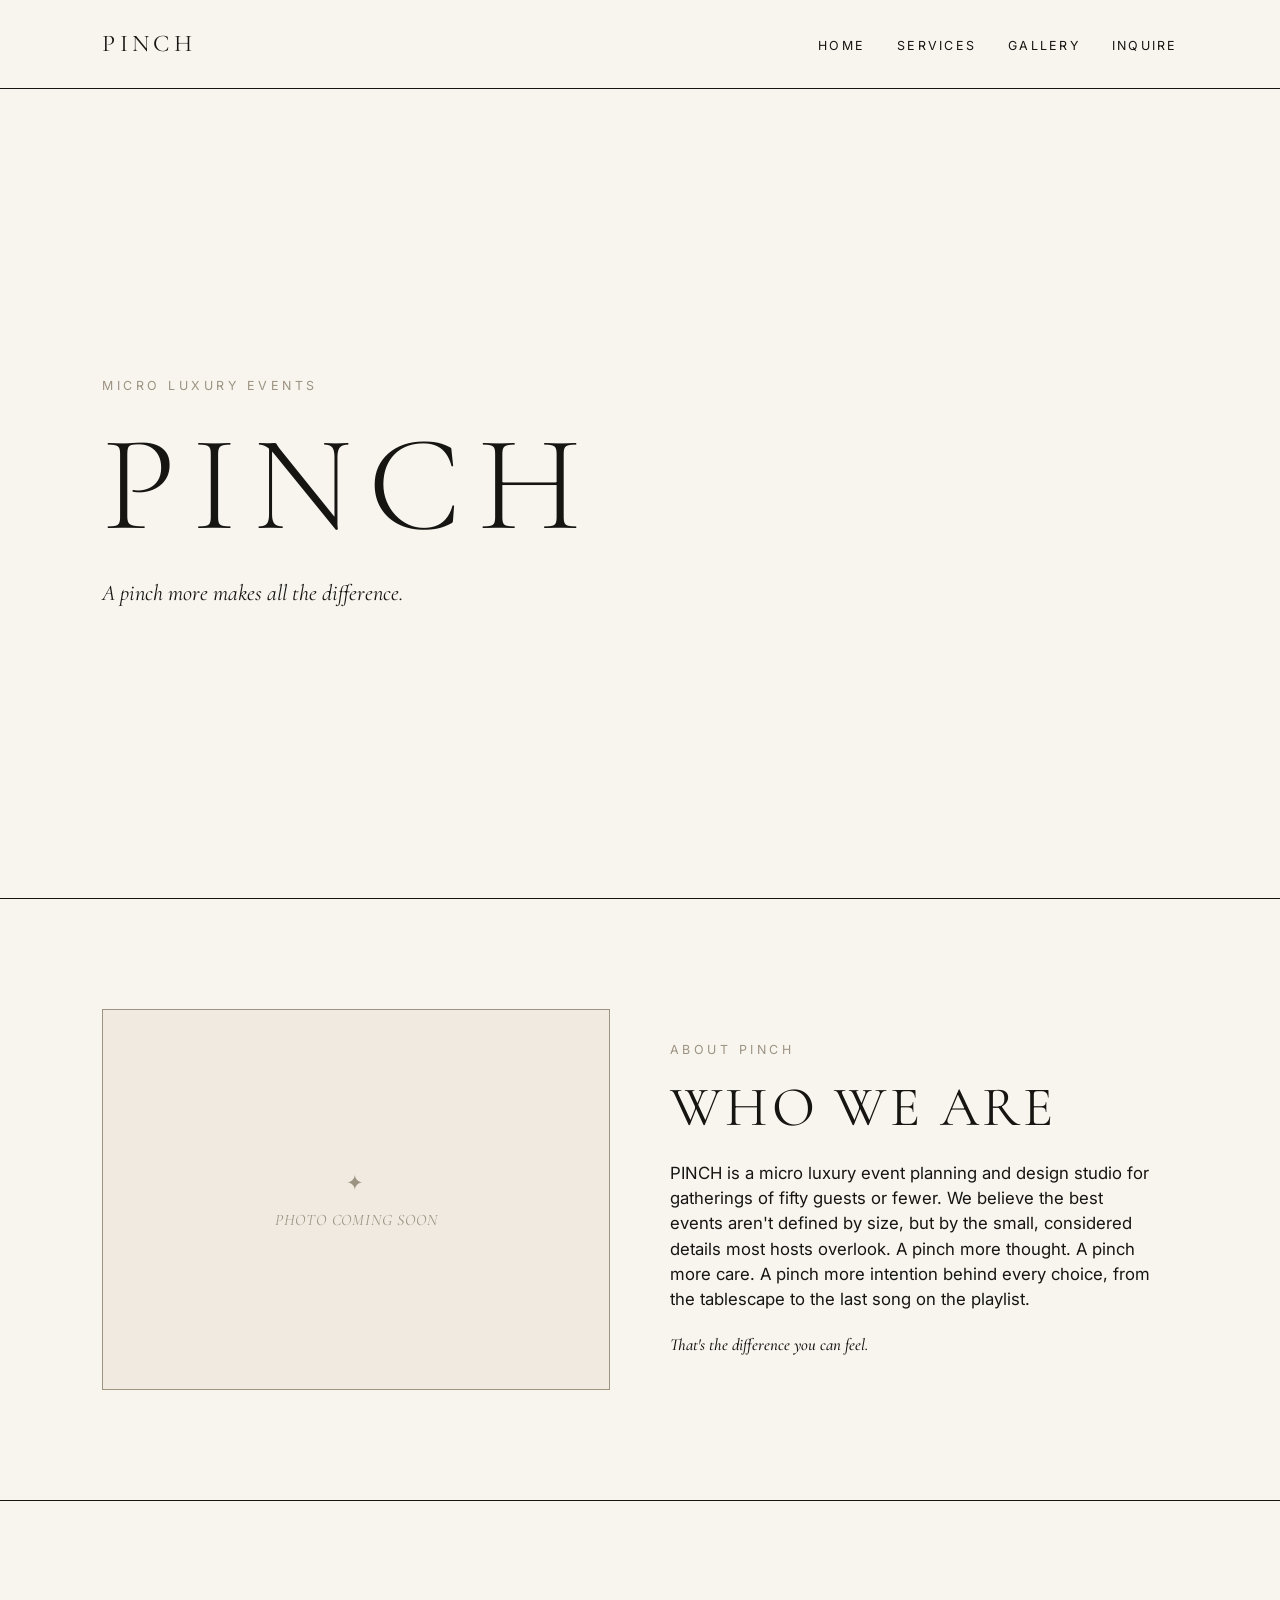
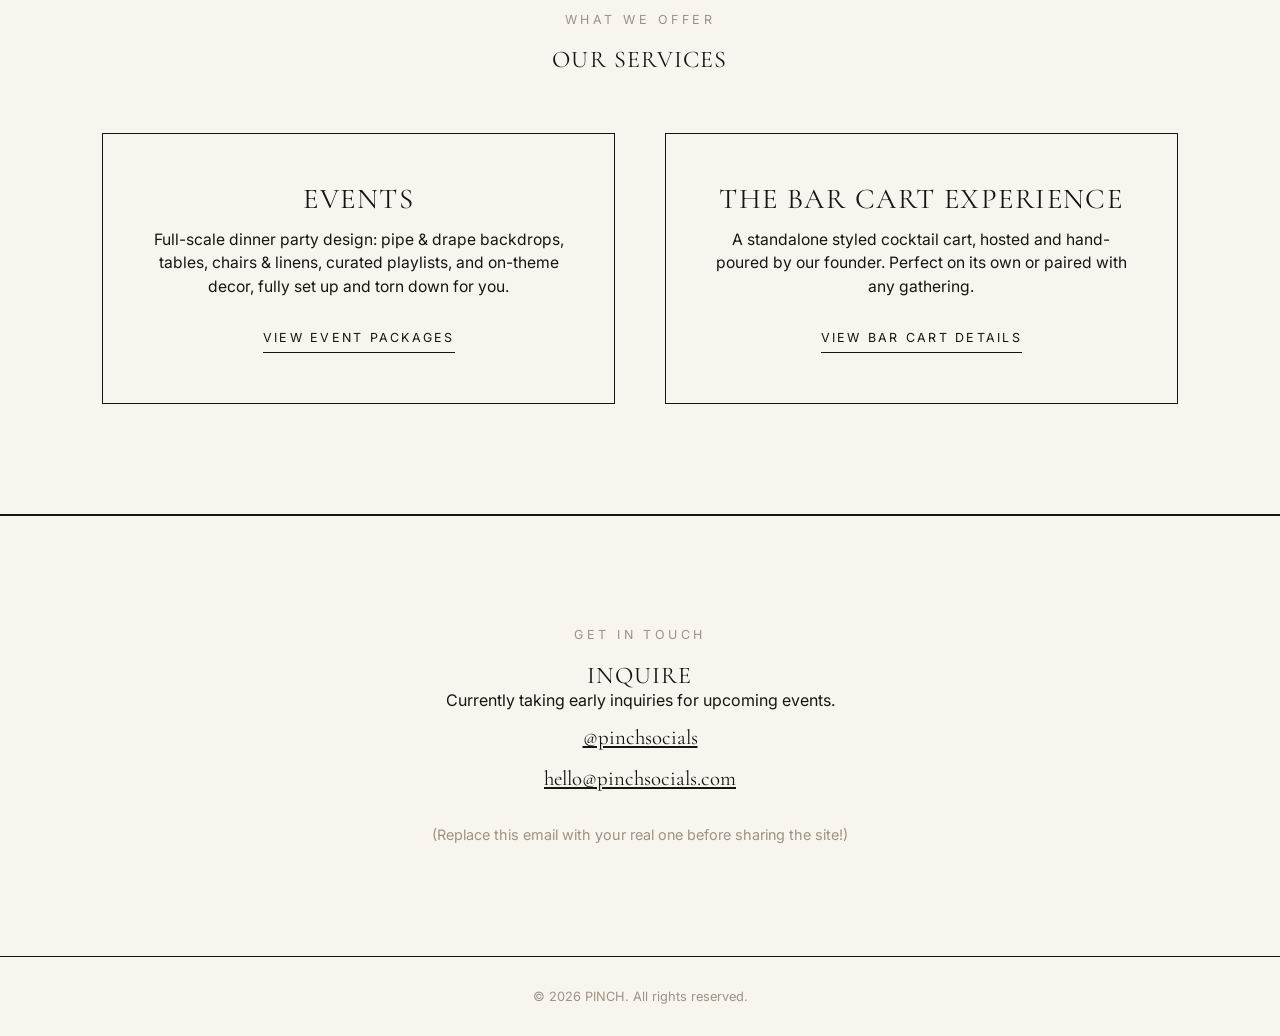
==== commit 561c4836: "Revise text for About section and service offerings Updated the content for clarity and impact in th" ====
--- a/index.html
+++ b/index.html
@@ -31,8 +31,8 @@
 <div>
 <div class="eyebrow">About Pinch</div>
 <h2>Who We Are</h2>
-<p>PINCH is a micro luxury event planning and design studio built for gatherings of fifty guests or fewer. We focus on the small, considered details that most people overlook — the ones that quietly make an event feel elevated.</p>
-<p class="closing-line">Where every detail is a pinch of something special.</p>
+<p>PINCH is a micro luxury event planning and design studio for gatherings of fifty guests or fewer. We believe the best events aren't defined by size, but by the small, considered details most hosts overlook. A pinch more thought. A pinch more care. A pinch more intention behind every choice, from the tablescape to the last song on the playlist.</p>
+<p class="closing-line">That's the difference you can feel.</p>
 </div>
 </section>
 
@@ -42,12 +42,12 @@
 <div class="offers-grid">
 <div class="offer-card">
 <h3>Events</h3>
-<p>Full-scale dinner party design — pipe &amp; drape backdrops, tables, chairs &amp; linens, curated playlists, and on-theme decor, fully set up and torn down for you.</p>
+<p>Full-scale dinner party design: pipe &amp; drape backdrops, tables, chairs &amp; linens, curated playlists, and on-theme decor, fully set up and torn down for you.</p>
 <a class="btn" href="services.html#events">View Event Packages</a>
 </div>
 <div class="offer-card">
 <h3>The Bar Cart Experience</h3>
-<p>A standalone styled cocktail cart, hosted and hand-poured by our founder — perfect on its own or paired with any gathering.</p>
+<p>A standalone styled cocktail cart, hosted and hand-poured by our founder. Perfect on its own or paired with any gathering.</p>
 <a class="btn" href="services.html#barcart">View Bar Cart Details</a>
 </div>
 </div>
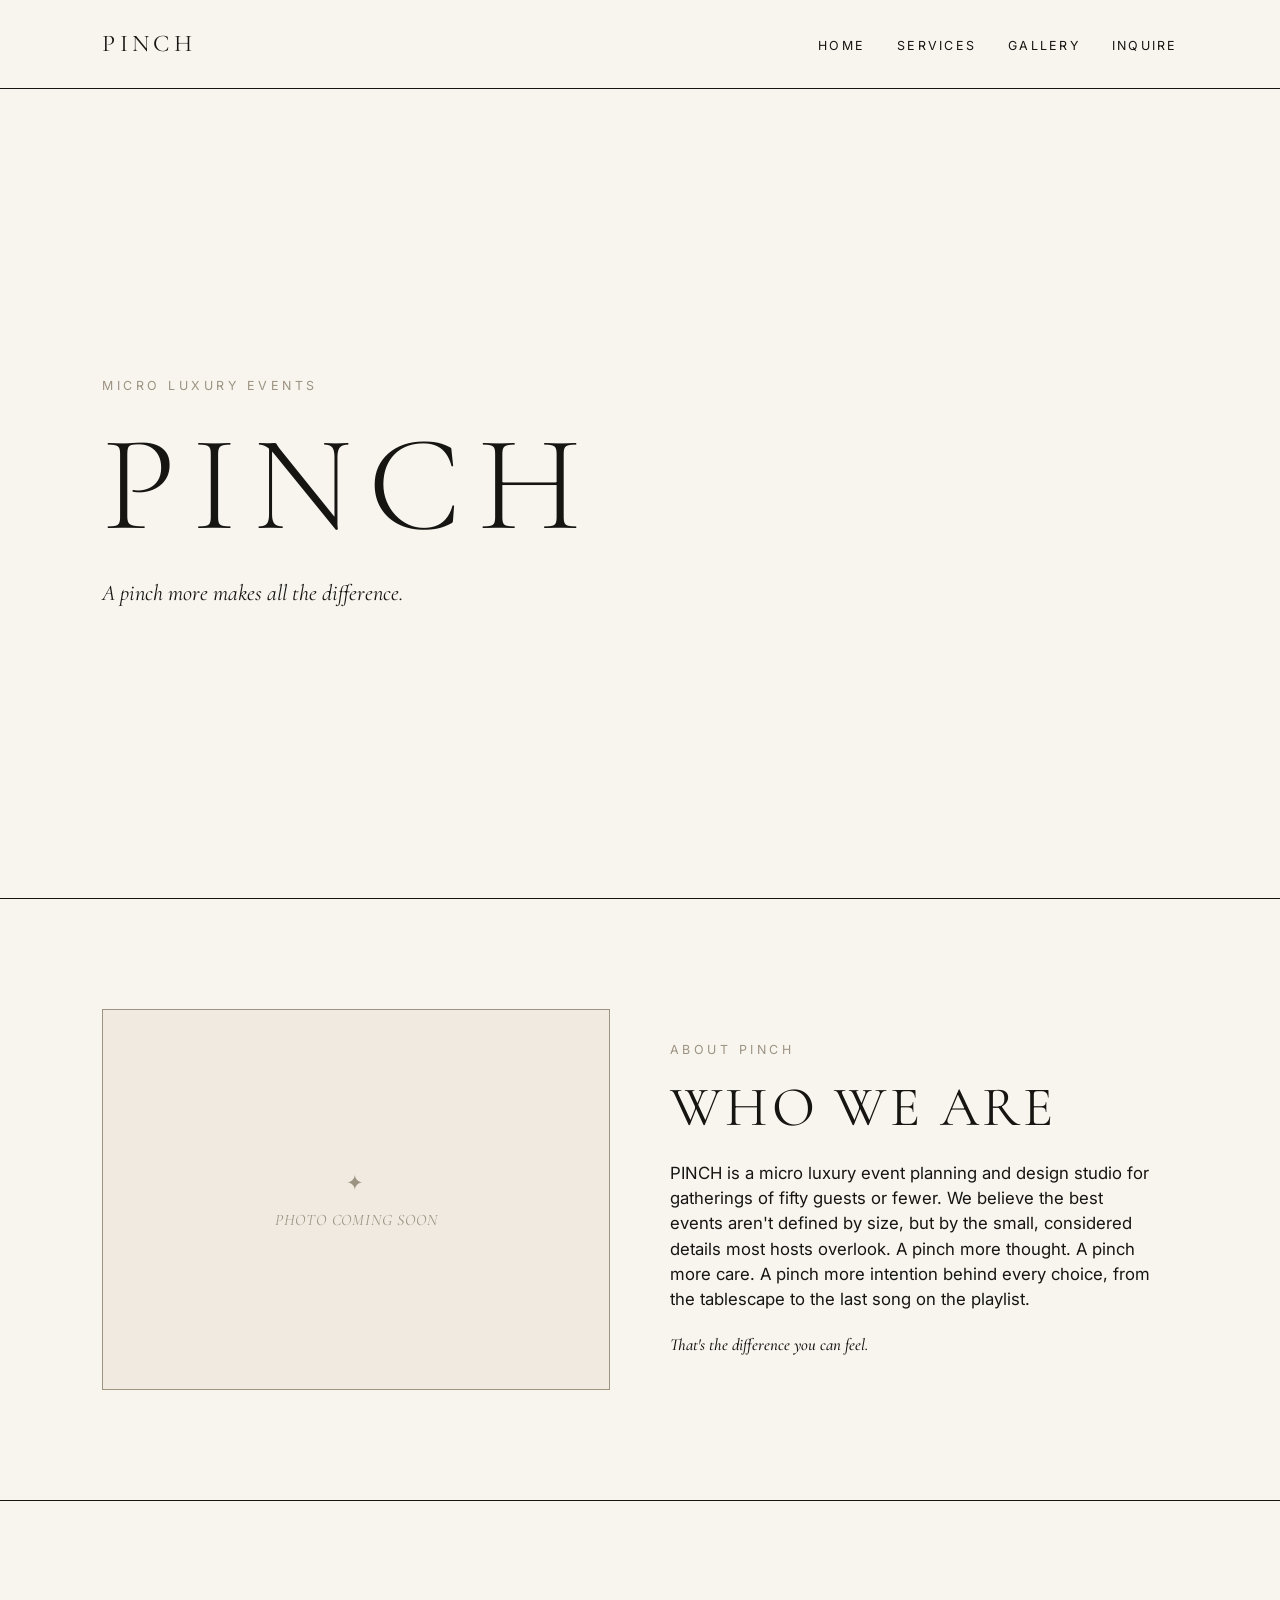
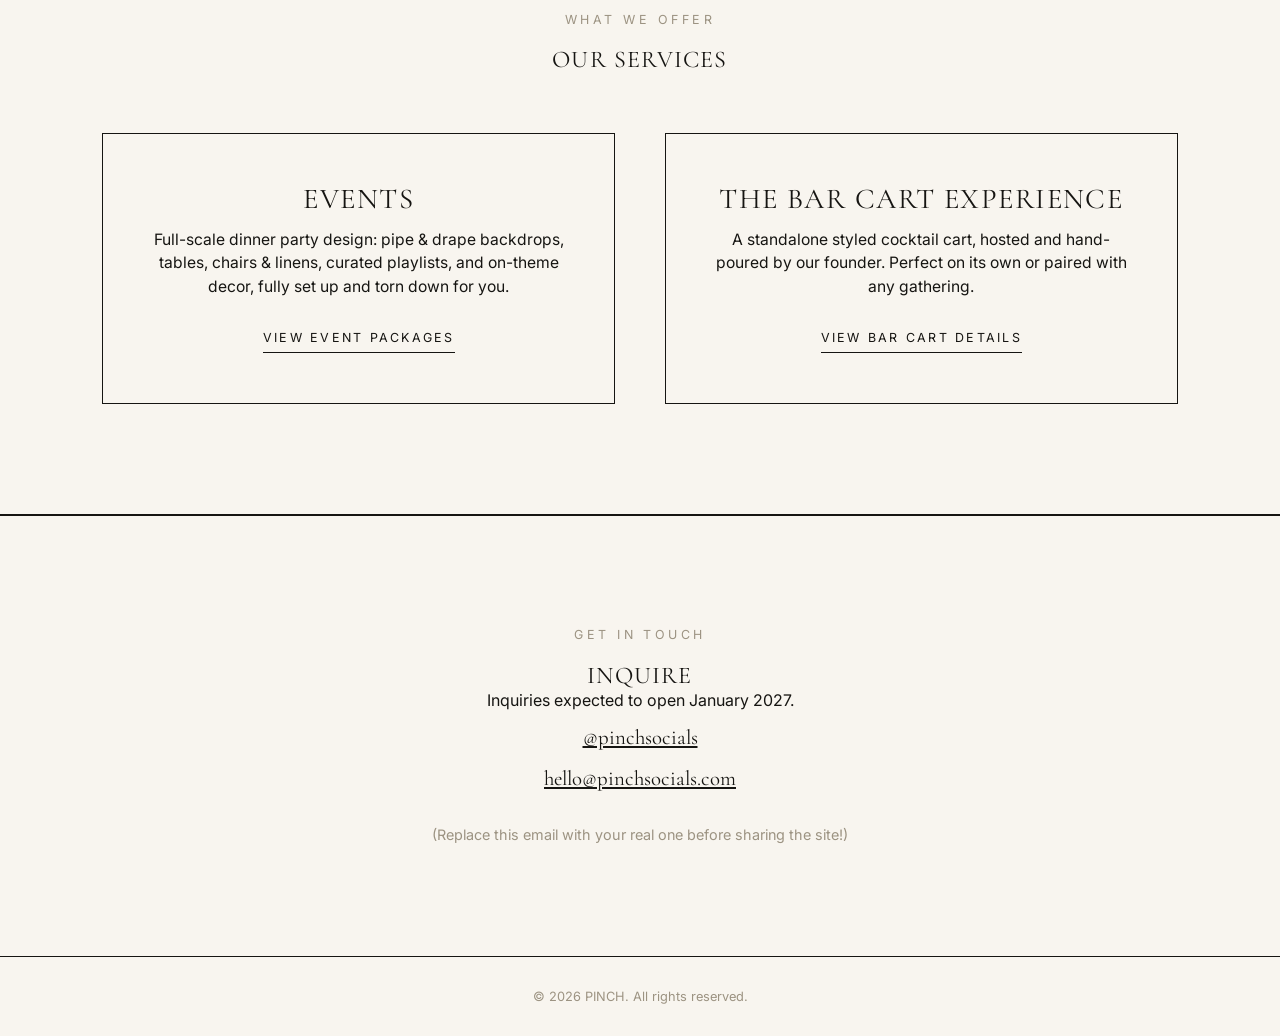
==== commit 0985d025: "Update inquiry paragraph for upcoming events" ====
--- a/index.html
+++ b/index.html
@@ -56,7 +56,7 @@
 <section class="section inquire" id="inquire">
 <div class="eyebrow">Get In Touch</div>
 <h2>Inquire</h2>
-<p>Currently taking early inquiries for upcoming events.</p>
+<p>Inquiries expected to open January 2027.</p>
 <p class="contact-line"><a href="https://www.instagram.com/pinchsocials/" target="_blank">@pinchsocials</a></p>
 <p class="contact-line"><a href="mailto:hello@pinchsocials.com">hello@pinchsocials.com</a></p>
 <p class="note">(Replace this email with your real one before sharing the site!)</p>
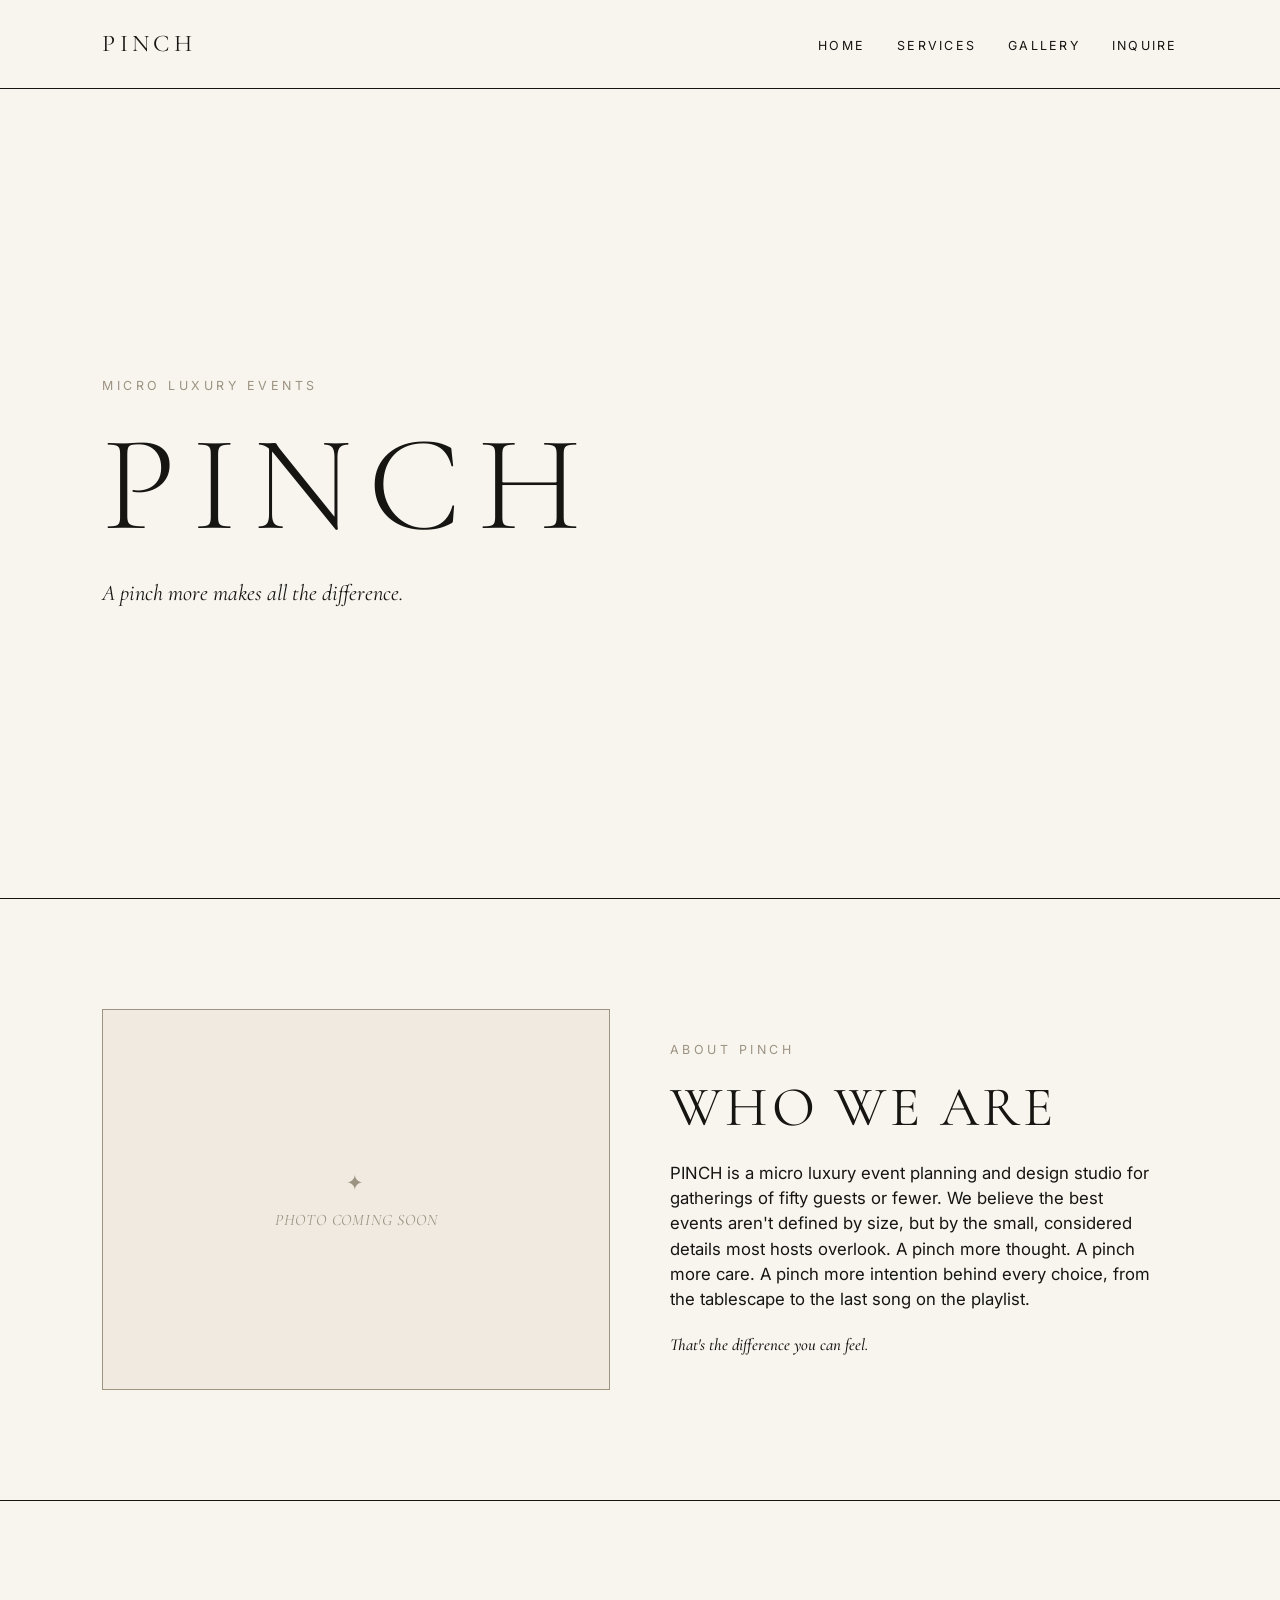
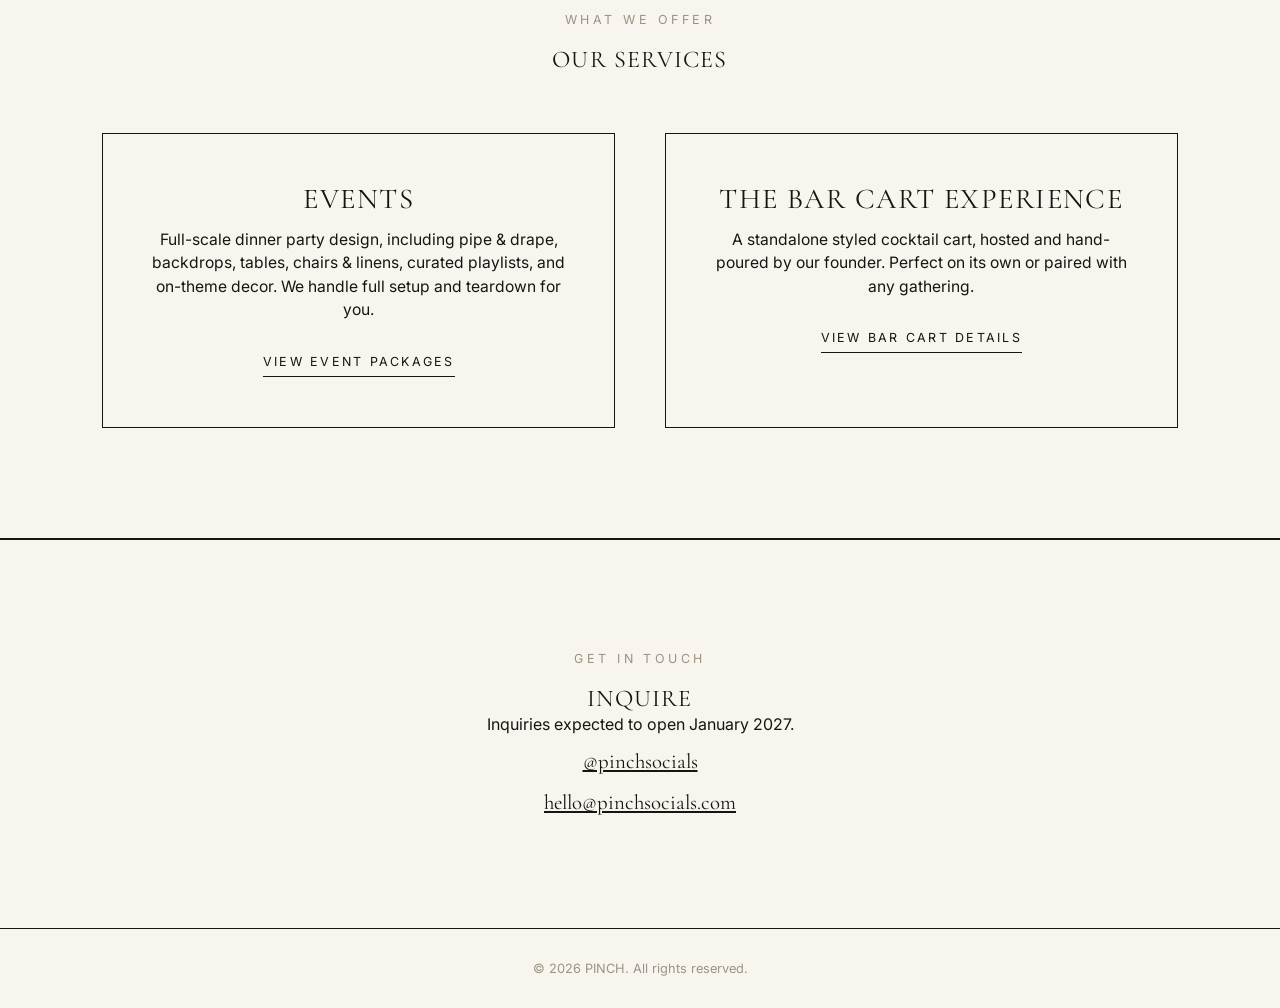
==== commit 93ec62f4: "Refine dinner party service description and cleanup Updated the description of the dinner party desi" ====
--- a/index.html
+++ b/index.html
@@ -42,7 +42,7 @@
 <div class="offers-grid">
 <div class="offer-card">
 <h3>Events</h3>
-<p>Full-scale dinner party design: pipe &amp; drape backdrops, tables, chairs &amp; linens, curated playlists, and on-theme decor, fully set up and torn down for you.</p>
+<p>Full-scale dinner party design, including pipe &amp; drape, backdrops, tables, chairs &amp; linens, curated playlists, and on-theme decor. We handle full setup and teardown for you.</p>
 <a class="btn" href="services.html#events">View Event Packages</a>
 </div>
 <div class="offer-card">
@@ -59,7 +59,6 @@
 <p>Inquiries expected to open January 2027.</p>
 <p class="contact-line"><a href="https://www.instagram.com/pinchsocials/" target="_blank">@pinchsocials</a></p>
 <p class="contact-line"><a href="mailto:hello@pinchsocials.com">hello@pinchsocials.com</a></p>
-<p class="note">(Replace this email with your real one before sharing the site!)</p>
 </section>
 
 <footer>&copy; 2026 PINCH. All rights reserved.</footer>
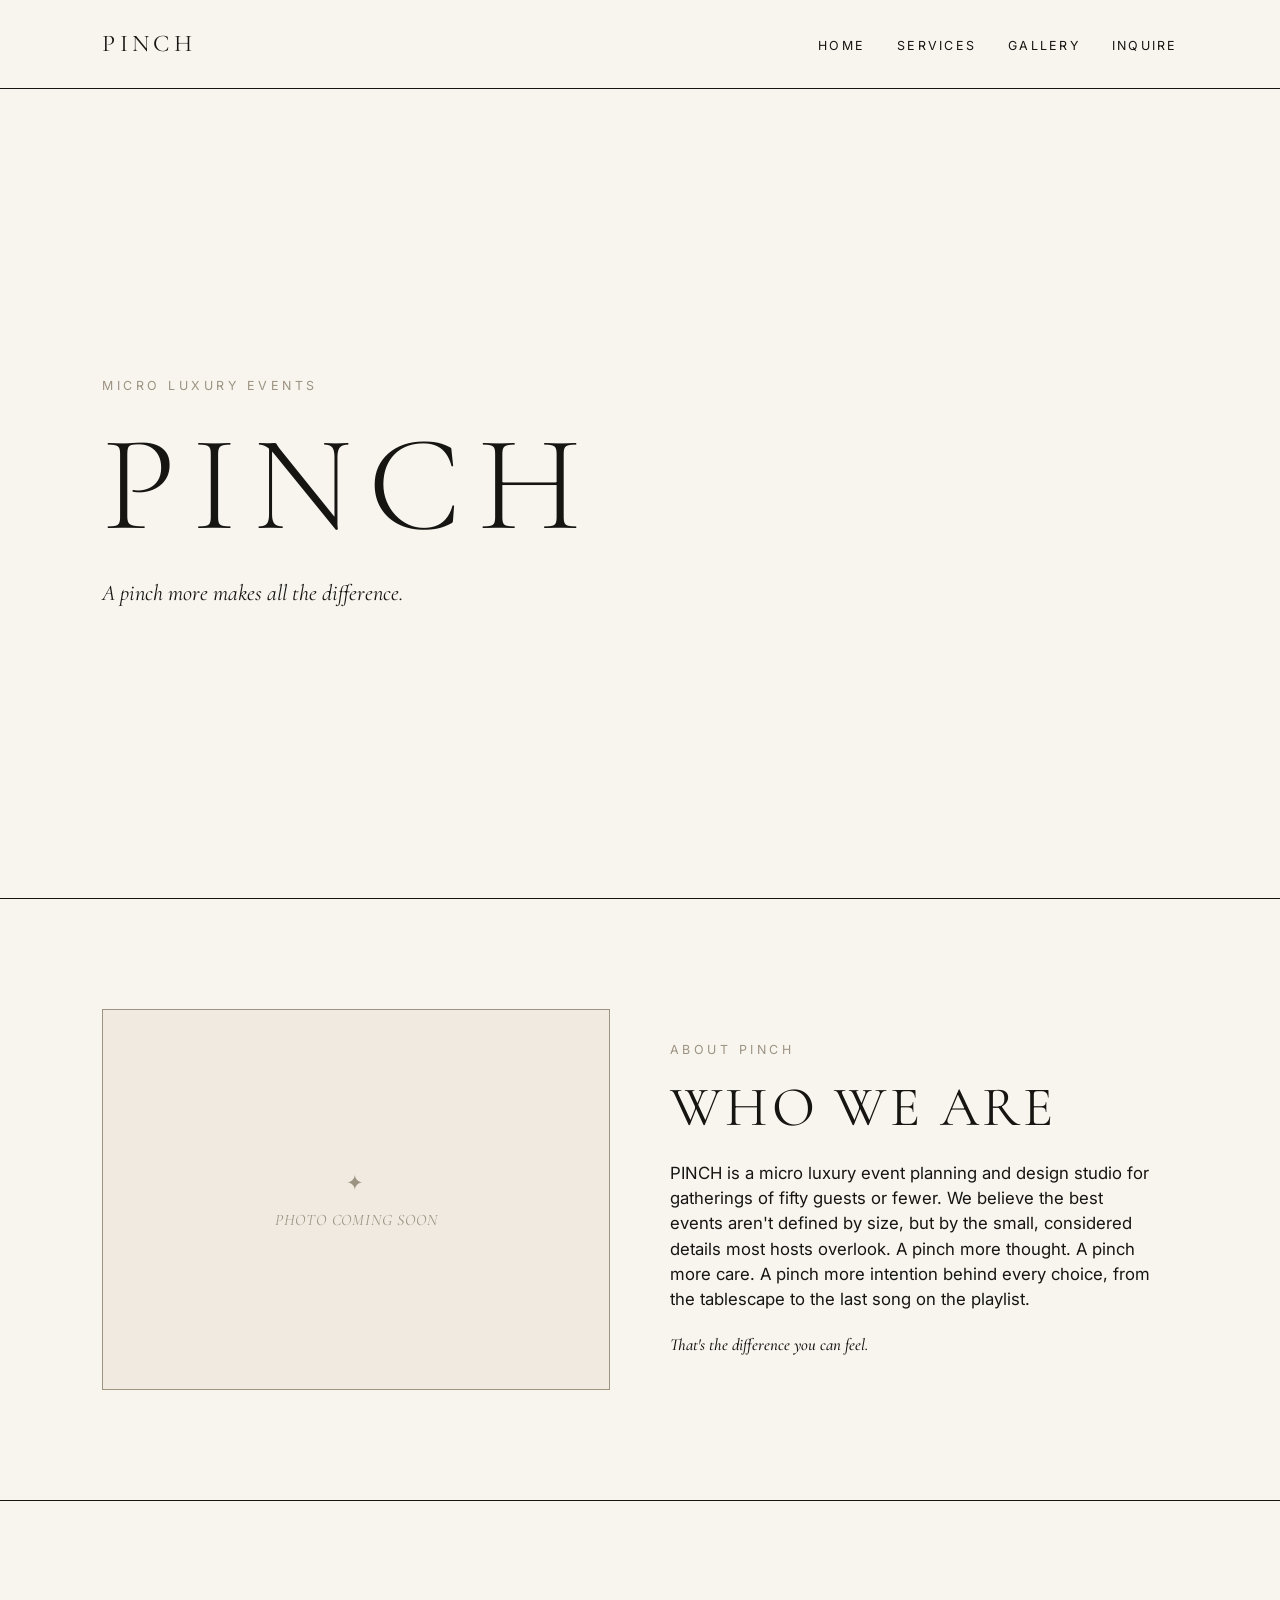
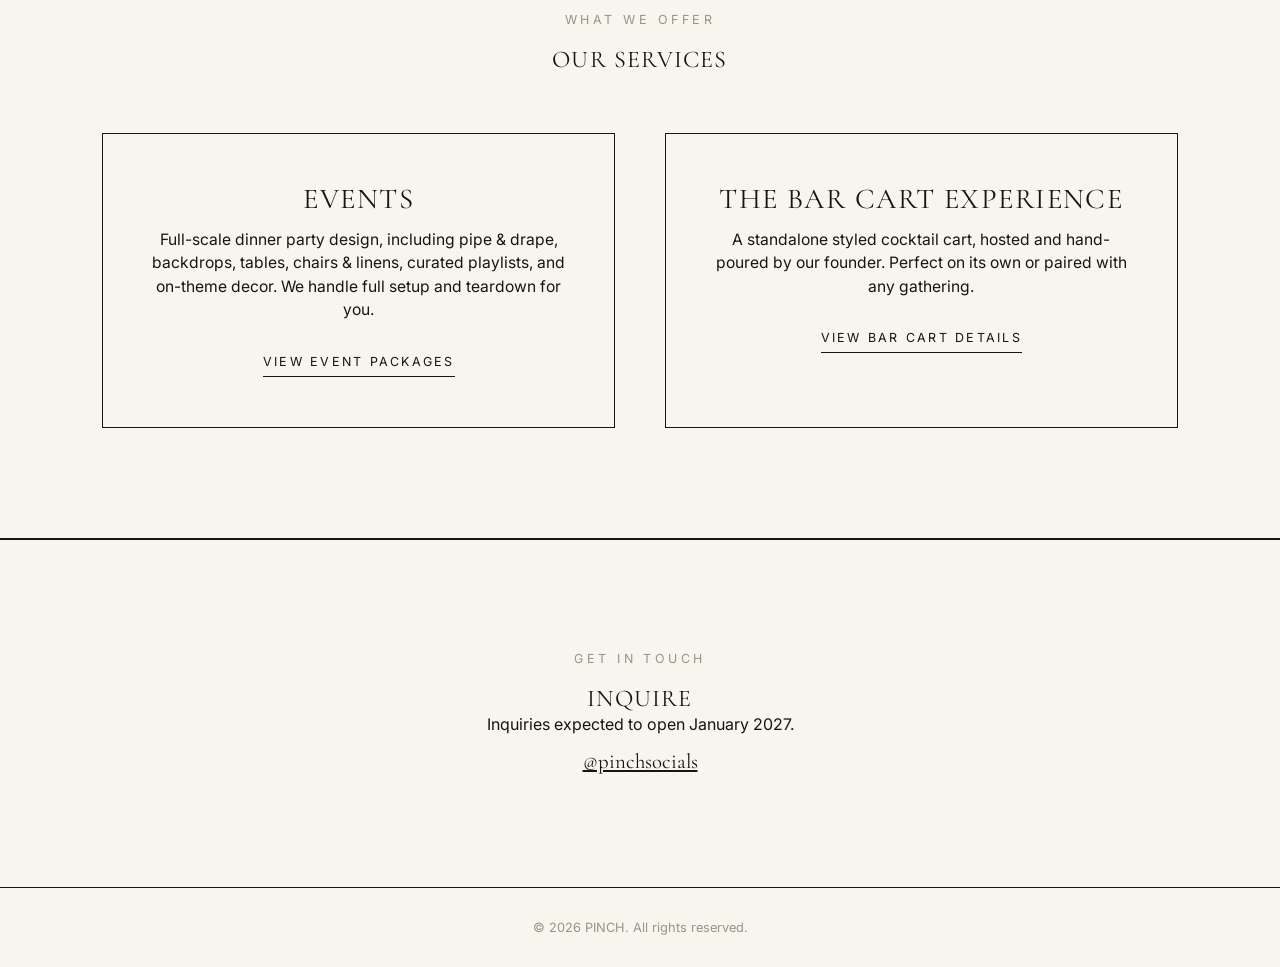
==== commit 260dc0e4: "Remove email contact from index.html Removed email contact from inquiries section." ====
--- a/index.html
+++ b/index.html
@@ -58,7 +58,6 @@
 <h2>Inquire</h2>
 <p>Inquiries expected to open January 2027.</p>
 <p class="contact-line"><a href="https://www.instagram.com/pinchsocials/" target="_blank">@pinchsocials</a></p>
-<p class="contact-line"><a href="mailto:hello@pinchsocials.com">hello@pinchsocials.com</a></p>
 </section>
 
 <footer>&copy; 2026 PINCH. All rights reserved.</footer>
